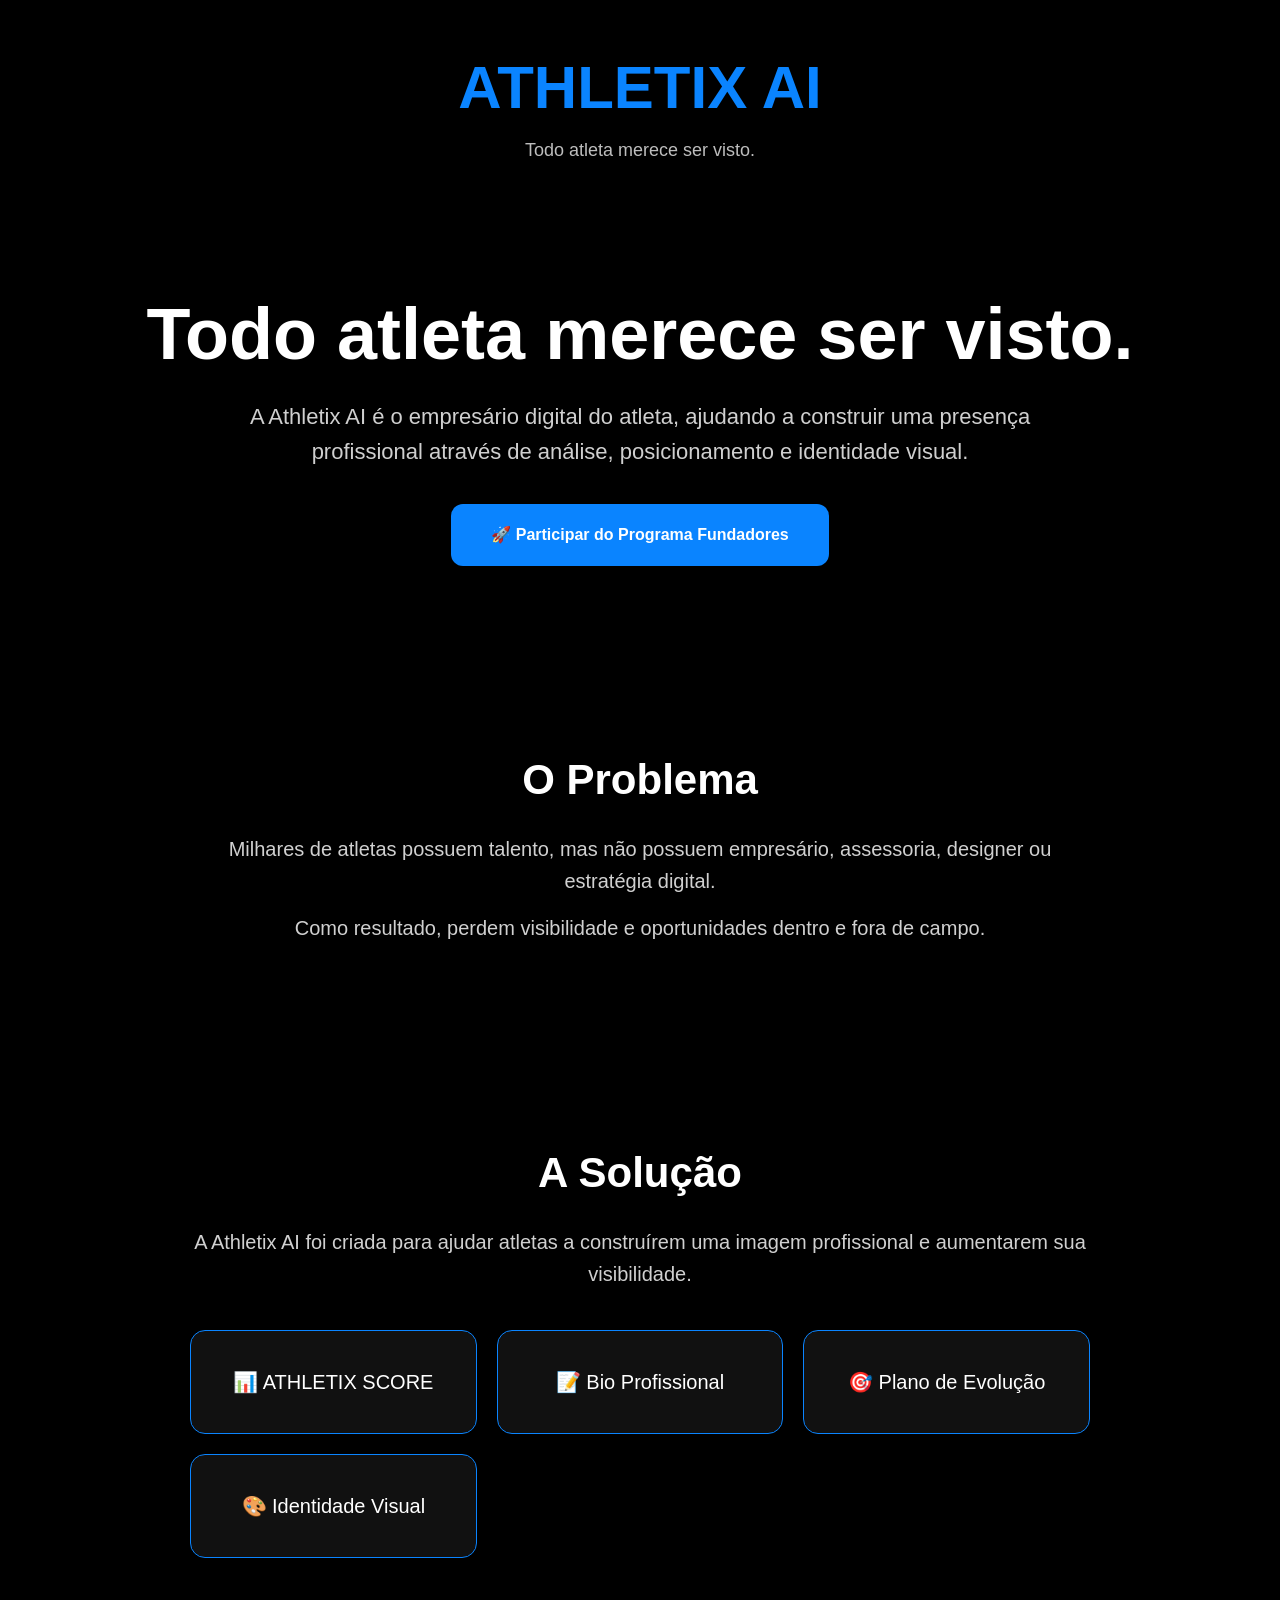
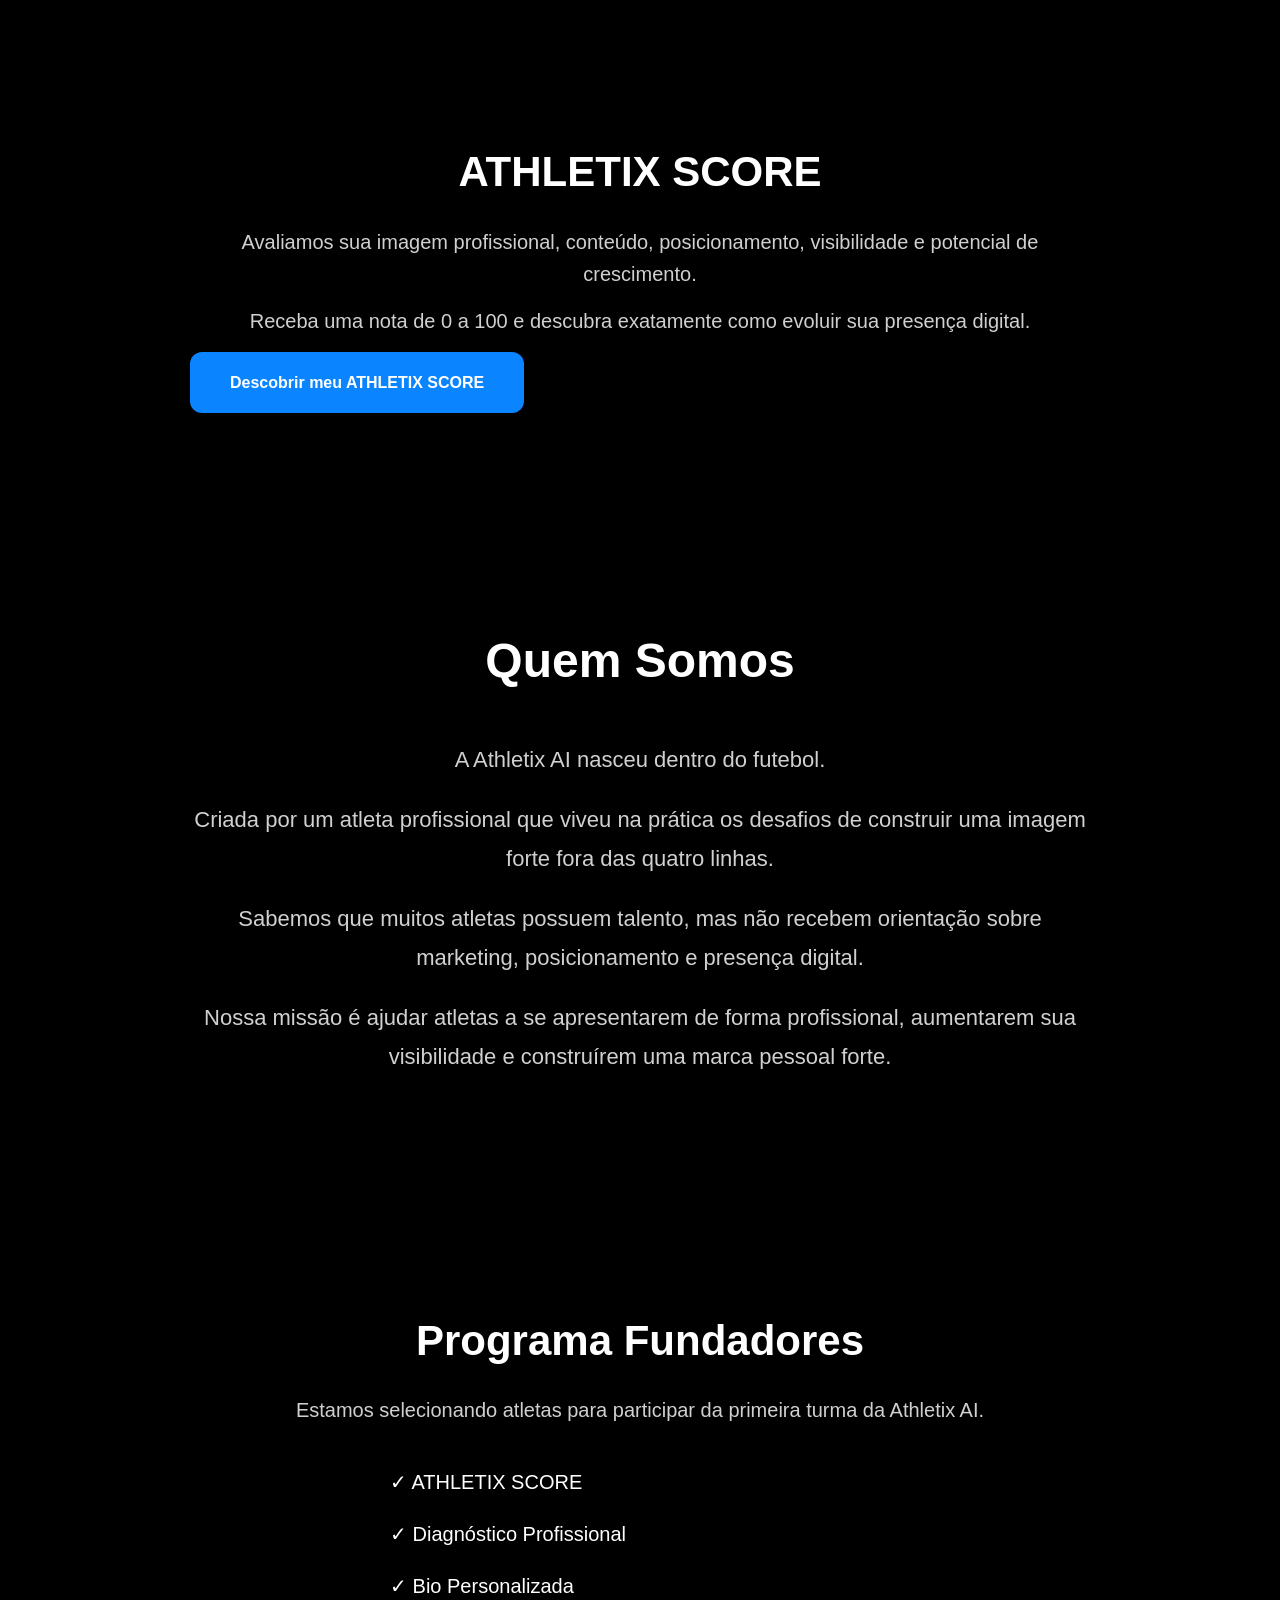
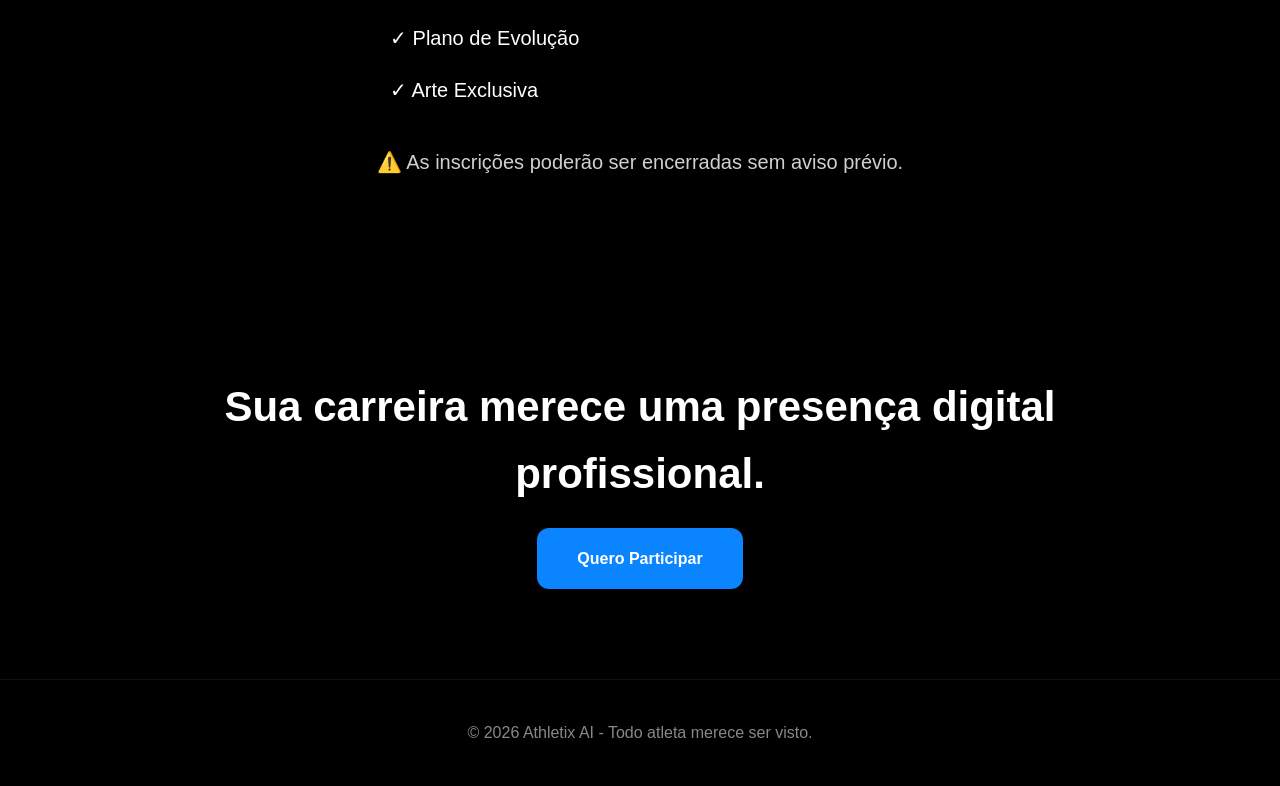
==== index.html @ 4e312a8f "Update index.html" ====
<!DOCTYPE html>
<html lang="pt-BR">

<head>
    <meta charset="UTF-8">
    <meta name="viewport" content="width=device-width, initial-scale=1.0">
    <title>Athletix AI</title>
    <link rel="stylesheet" href="estilo.css">
</head>

<body>

    <header>
        <div class="container">
            <h1>ATHLETIX AI</h1>
            <p>Todo atleta merece ser visto.</p>
        </div>
    </header>

    <section class="hero">
        <div class="container">

            <h2>Todo atleta merece ser visto.</h2>

            <p>
                A Athletix AI é o empresário digital do atleta,
                ajudando a construir uma presença profissional
                através de análise, posicionamento e identidade visual.
            </p>

            <a href="https://forms.gle/Y3YmLqcC1SA2FYuK7" target="_blank" class="btn">
                🚀 Participar do Programa Fundadores
            </a>

        </div>
    </section>

    <section class="problema">
        <div class="container">

            <h2>O Problema</h2>

            <p>
                Milhares de atletas possuem talento, mas não possuem
                empresário, assessoria, designer ou estratégia digital.
            </p>

            <p>
                Como resultado, perdem visibilidade e oportunidades
                dentro e fora de campo.
            </p>

        </div>
    </section>

    <section class="solucao">
        <div class="container">

            <h2>A Solução</h2>

            <p>
                A Athletix AI foi criada para ajudar atletas a construírem
                uma imagem profissional e aumentarem sua visibilidade.
            </p>

            <div class="cards">
                <div class="card">📊 ATHLETIX SCORE</div>
                <div class="card">📝 Bio Profissional</div>
                <div class="card">🎯 Plano de Evolução</div>
                <div class="card">🎨 Identidade Visual</div>
            </div>

        </div>
    </section>

    <section class="score">
        <div class="container">

            <h2>ATHLETIX SCORE</h2>

            <p>
                Avaliamos sua imagem profissional,
                conteúdo, posicionamento, visibilidade
                e potencial de crescimento.
            </p>

            <p>
                Receba uma nota de 0 a 100 e descubra
                exatamente como evoluir sua presença digital.
            </p>
<a href="athletix-score.html" class="btn">
    Descobrir meu ATHLETIX SCORE
</a>
        </div>
    </section>
<section class="quem-somos">

    <div class="container">

        <h2>Quem Somos</h2>

        <p>
            A Athletix AI nasceu dentro do futebol.
        </p>

        <p>
            Criada por um atleta profissional que viveu na prática os desafios
            de construir uma imagem forte fora das quatro linhas.
        </p>

        <p>
            Sabemos que muitos atletas possuem talento, mas não recebem orientação
            sobre marketing, posicionamento e presença digital.
        </p>

        <p>
            Nossa missão é ajudar atletas a se apresentarem de forma profissional,
            aumentarem sua visibilidade e construírem uma marca pessoal forte.
        </p>

    </div>

</section>
    <section class="fundadores">
        <div class="container">

            <h2>Programa Fundadores</h2>

            <p>
                Estamos selecionando atletas para participar
                da primeira turma da Athletix AI.
            </p>

            <ul>
                <li>✓ ATHLETIX SCORE</li>
                <li>✓ Diagnóstico Profissional</li>
                <li>✓ Bio Personalizada</li>
                <li>✓ Plano de Evolução</li>
                <li>✓ Arte Exclusiva</li>
            </ul>

            <p>
                ⚠️ As inscrições poderão ser encerradas sem aviso prévio.
            </p>

        </div>
    </section>

    <section class="cta">
        <div class="container">

            <h2>Sua carreira merece uma presença digital profissional.</h2>

            <a href="https://forms.gle/Y3YmLqcC1SA2FYuK7" target="_blank" class="btn">
                Quero Participar
            </a>

        </div>
    </section>

    <footer>
        <p>© 2026 Athletix AI - Todo atleta merece ser visto.</p>
    </footer>

    <script src="script.js"></script>

</body>

</html>
---- estilo.css ----
*{
    margin:0;
    padding:0;
    box-sizing:border-box;
    font-family:Arial, Helvetica, sans-serif;
}

body{
    background:#000;
    color:#fff;
    line-height:1.6;
}

.container{
    width:90%;
    max-width:1200px;
    margin:auto;
}

header{
    text-align:center;
    padding:40px 0;
}

header h1{
    color:#0A84FF;
    font-size:60px;
    font-weight:700;
}

header p{
    color:#bdbdbd;
    font-size:18px;
}

section{
    padding:90px 0;
}

.hero{
    text-align:center;
}

.hero h2{
    font-size:72px;
    line-height:1.1;
    margin-bottom:25px;
}

.hero p{
    max-width:800px;
    margin:0 auto 35px auto;
    font-size:22px;
    color:#cfcfcf;
}

.btn{
    display:inline-block;
    background:#0A84FF;
    color:white;
    text-decoration:none;
    padding:18px 40px;
    border-radius:12px;
    font-weight:bold;
    transition:0.3s;
}

.btn:hover{
    transform:translateY(-3px);
}

.problema,
.solucao,
.score,
.fundadores,
.cta{
    max-width:1000px;
    margin:auto;
}

.problema h2,
.solucao h2,
.score h2,
.fundadores h2,
.cta h2{
    font-size:42px;
    margin-bottom:20px;
    text-align:center;
}

.problema p,
.solucao p,
.score p,
.fundadores p{
    font-size:20px;
    text-align:center;
    color:#d0d0d0;
    margin-bottom:15px;
}

.cards{
    display:grid;
    grid-template-columns:repeat(auto-fit,minmax(220px,1fr));
    gap:20px;
    margin-top:40px;
}

.card{
    background:#111;
    border:1px solid #0A84FF;
    border-radius:15px;
    padding:35px;
    text-align:center;
    font-size:20px;
}

.fundadores ul{
    max-width:500px;
    margin:30px auto;
    list-style:none;
}

.fundadores li{
    padding:10px 0;
    font-size:20px;
}

.cta{
    text-align:center;
}

footer{
    text-align:center;
    padding:40px;
    color:#888;
    border-top:1px solid #111;
}
.quem-somos{
    text-align:center;
    padding:120px 0;
}

.quem-somos h2{
    font-size:48px;
    margin-bottom:40px;
}

.quem-somos p{
    max-width:900px;
    margin:20px auto;
    font-size:22px;
    color:#d0d0d0;
    line-height:1.8;
}
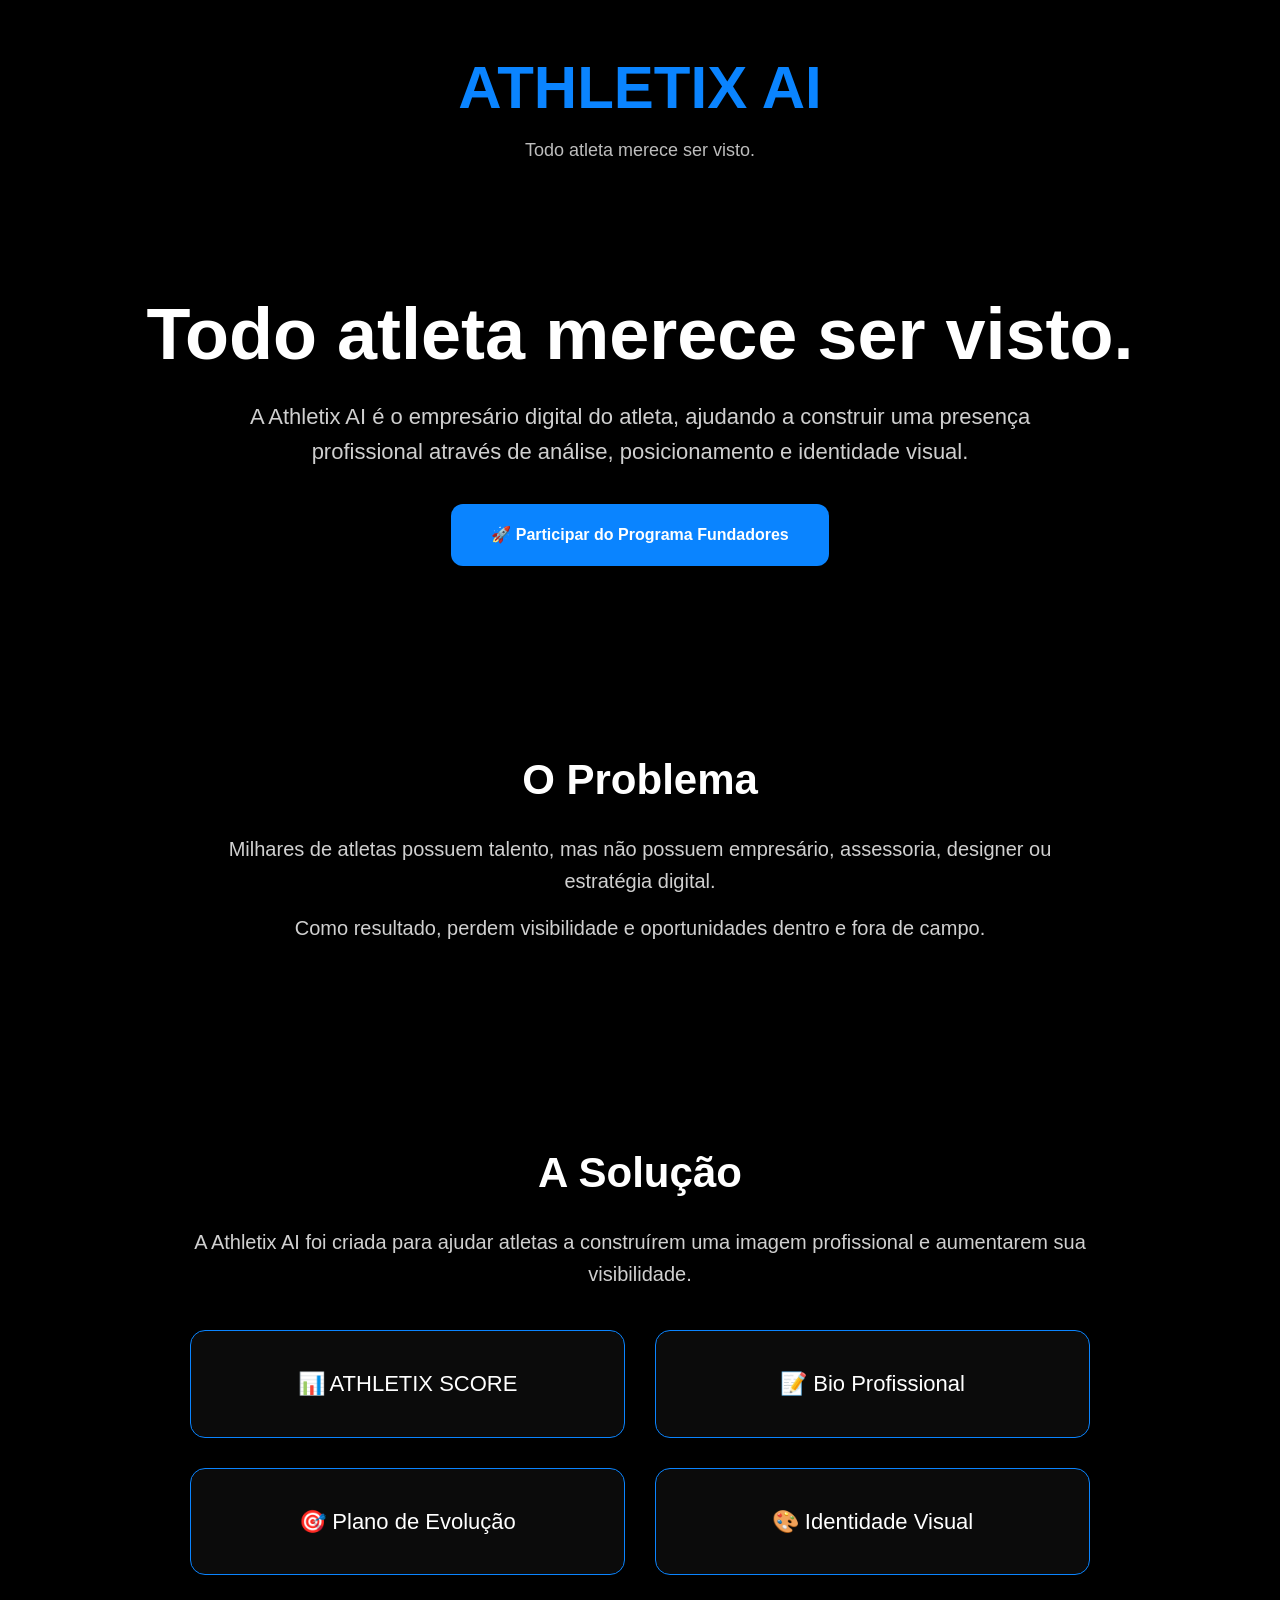
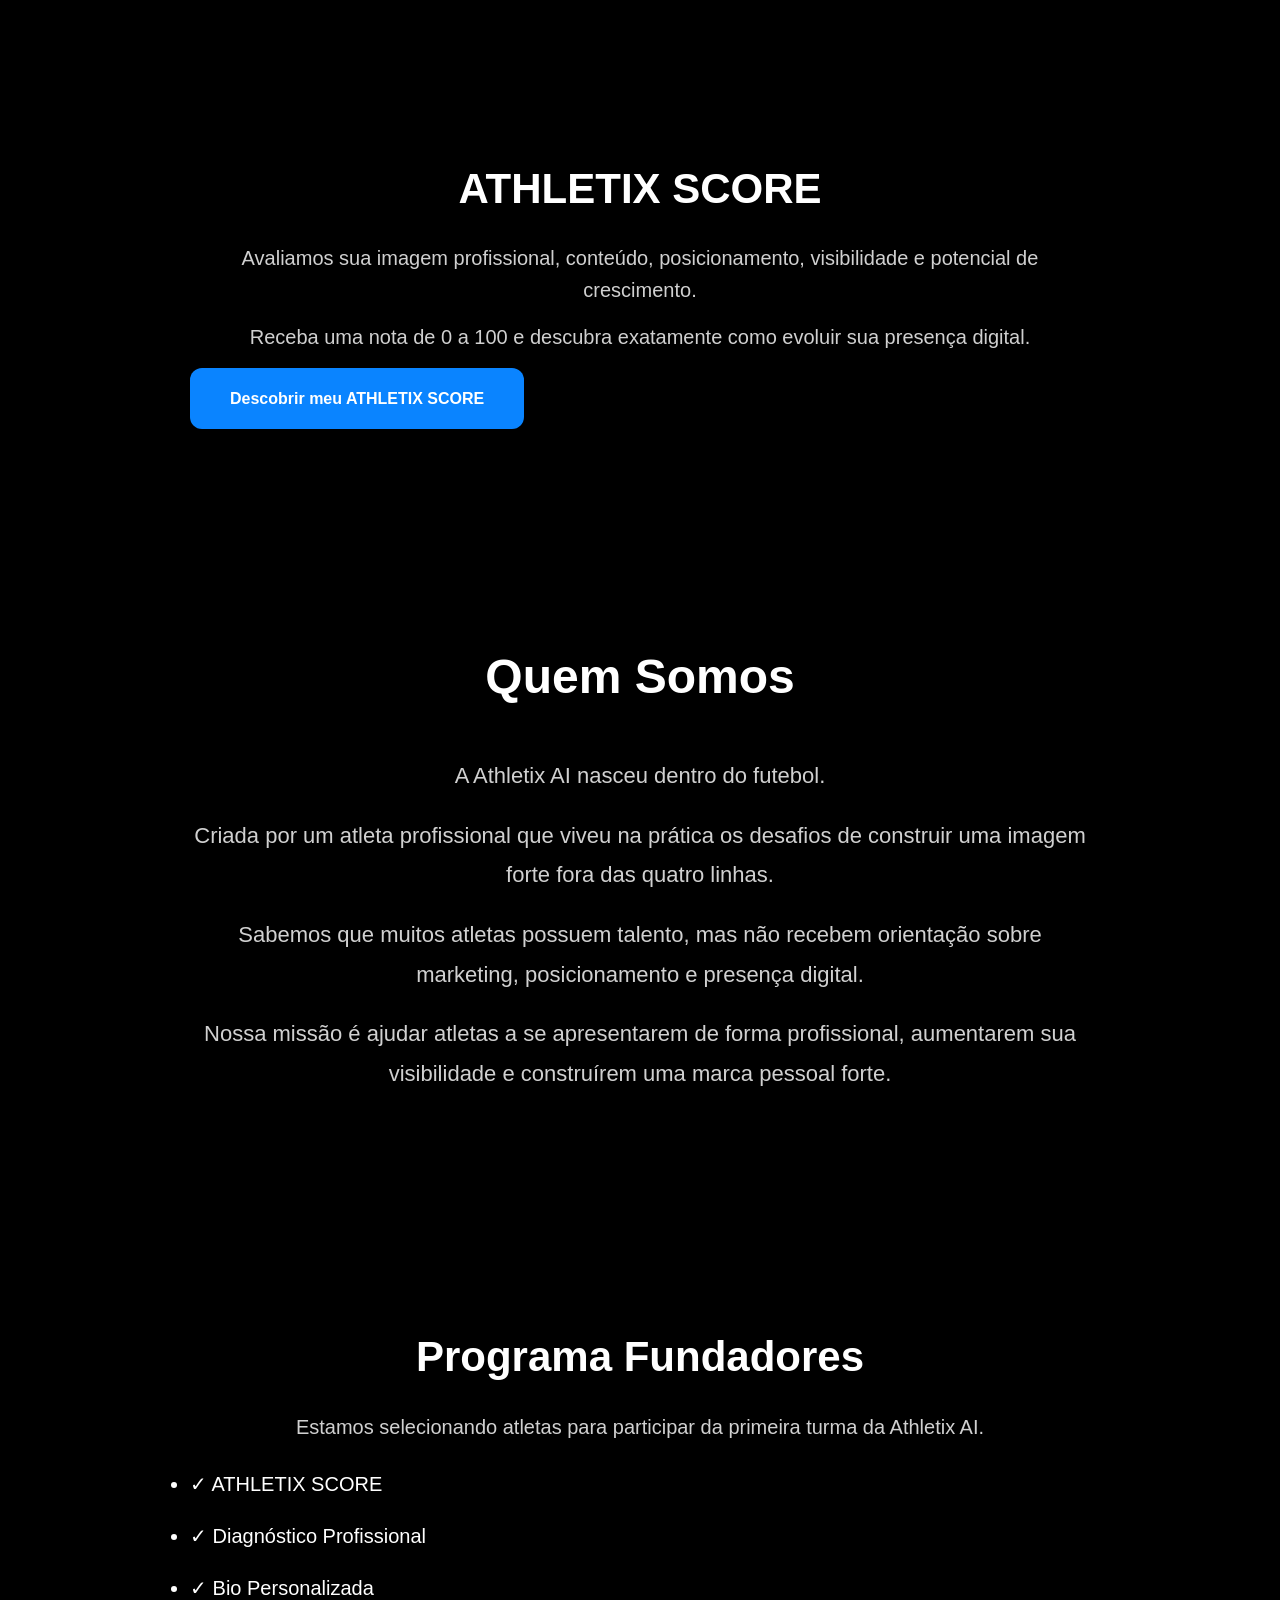
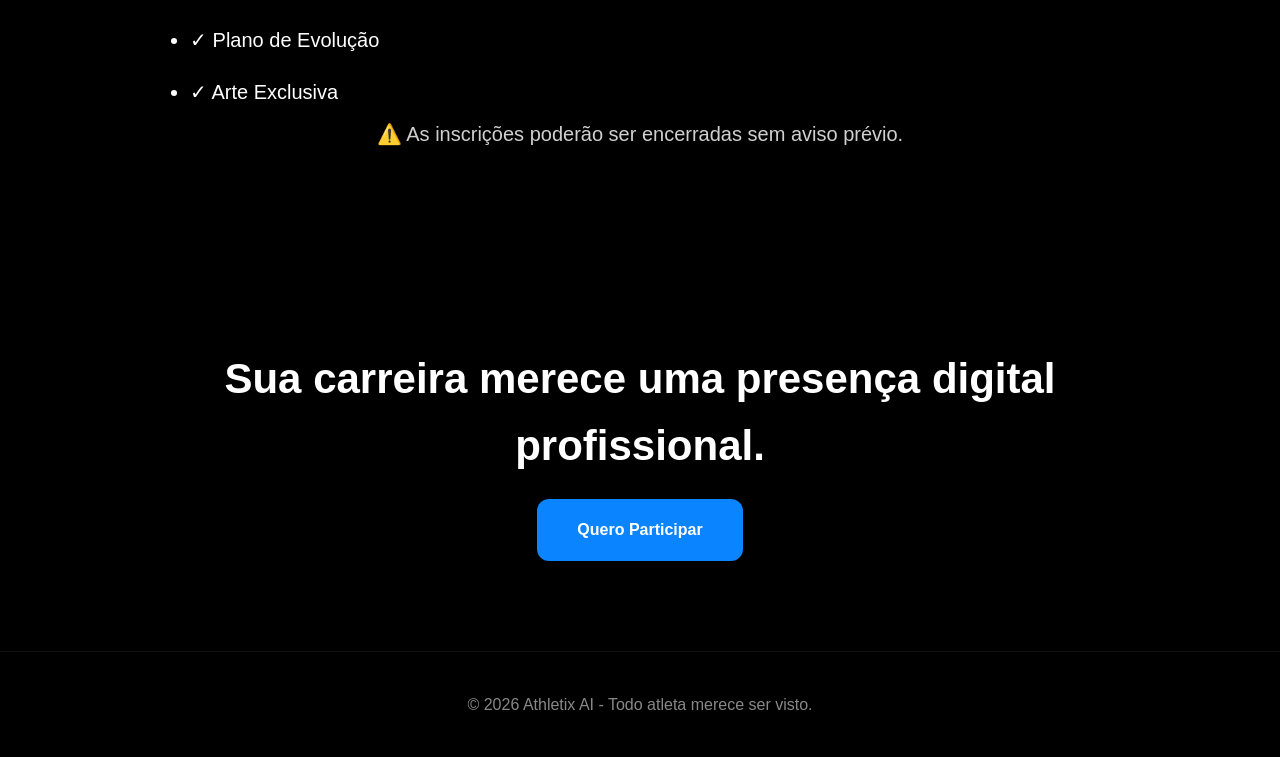
==== commit 63825c53: "Update index.html" ====
--- a/index.html
+++ b/index.html
@@ -95,31 +95,27 @@
     </section>
 <section class="quem-somos">
 
-    <div class="container">
+<div class="container">
 
-        <h2>Quem Somos</h2>
+<h2>Quem Somos</h2>
 
-        <p>
-            A Athletix AI nasceu dentro do futebol.
-        </p>
+<p>A Athletix AI nasceu dentro do futebol.</p>
 
-        <p>
-            Criada por um atleta profissional que viveu na prática os desafios
-            de construir uma imagem forte fora das quatro linhas.
-        </p>
+<p>
+Criada por um atleta profissional que viveu na prática os desafios de construir uma imagem forte fora das quatro linhas.
+</p>
 
-        <p>
-            Sabemos que muitos atletas possuem talento, mas não recebem orientação
-            sobre marketing, posicionamento e presença digital.
-        </p>
+<p>
+Sabemos que muitos atletas possuem talento, mas não recebem orientação sobre marketing, posicionamento e presença digital.
+</p>
 
-        <p>
-            Nossa missão é ajudar atletas a se apresentarem de forma profissional,
-            aumentarem sua visibilidade e construírem uma marca pessoal forte.
-        </p>
+<p>
+Nossa missão é ajudar atletas a se apresentarem de forma profissional, aumentarem sua visibilidade e construírem uma marca pessoal forte.
+</p>
 
-    </div>
+</div>
 
+</section>
 </section>
     <section class="fundadores">
         <div class="container">
--- a/estilo.css
+++ b/estilo.css
@@ -100,24 +100,36 @@
 
 .cards{
     display:grid;
-    grid-template-columns:repeat(auto-fit,minmax(220px,1fr));
+    grid-template-columns:repeat(2, 1fr);
+    gap:30px;
+    max-width:900px;
+    margin:40px auto 0 auto;
+}
     gap:20px;
     margin-top:40px;
 }
 
+.cards{
+    display:grid;
+    grid-template-columns:repeat(2,1fr);
+    gap:30px;
+    max-width:900px;
+    margin:50px auto;
+}
+
 .card{
-    background:#111;
+    background:#0b0b0b;
     border:1px solid #0A84FF;
     border-radius:15px;
     padding:35px;
     text-align:center;
-    font-size:20px;
+    font-size:22px;
+    transition:0.3s;
 }
 
-.fundadores ul{
-    max-width:500px;
-    margin:30px auto;
-    list-style:none;
+.card:hover{
+    transform:translateY(-5px);
+    border-color:#2d9cff;
 }
 
 .fundadores li{
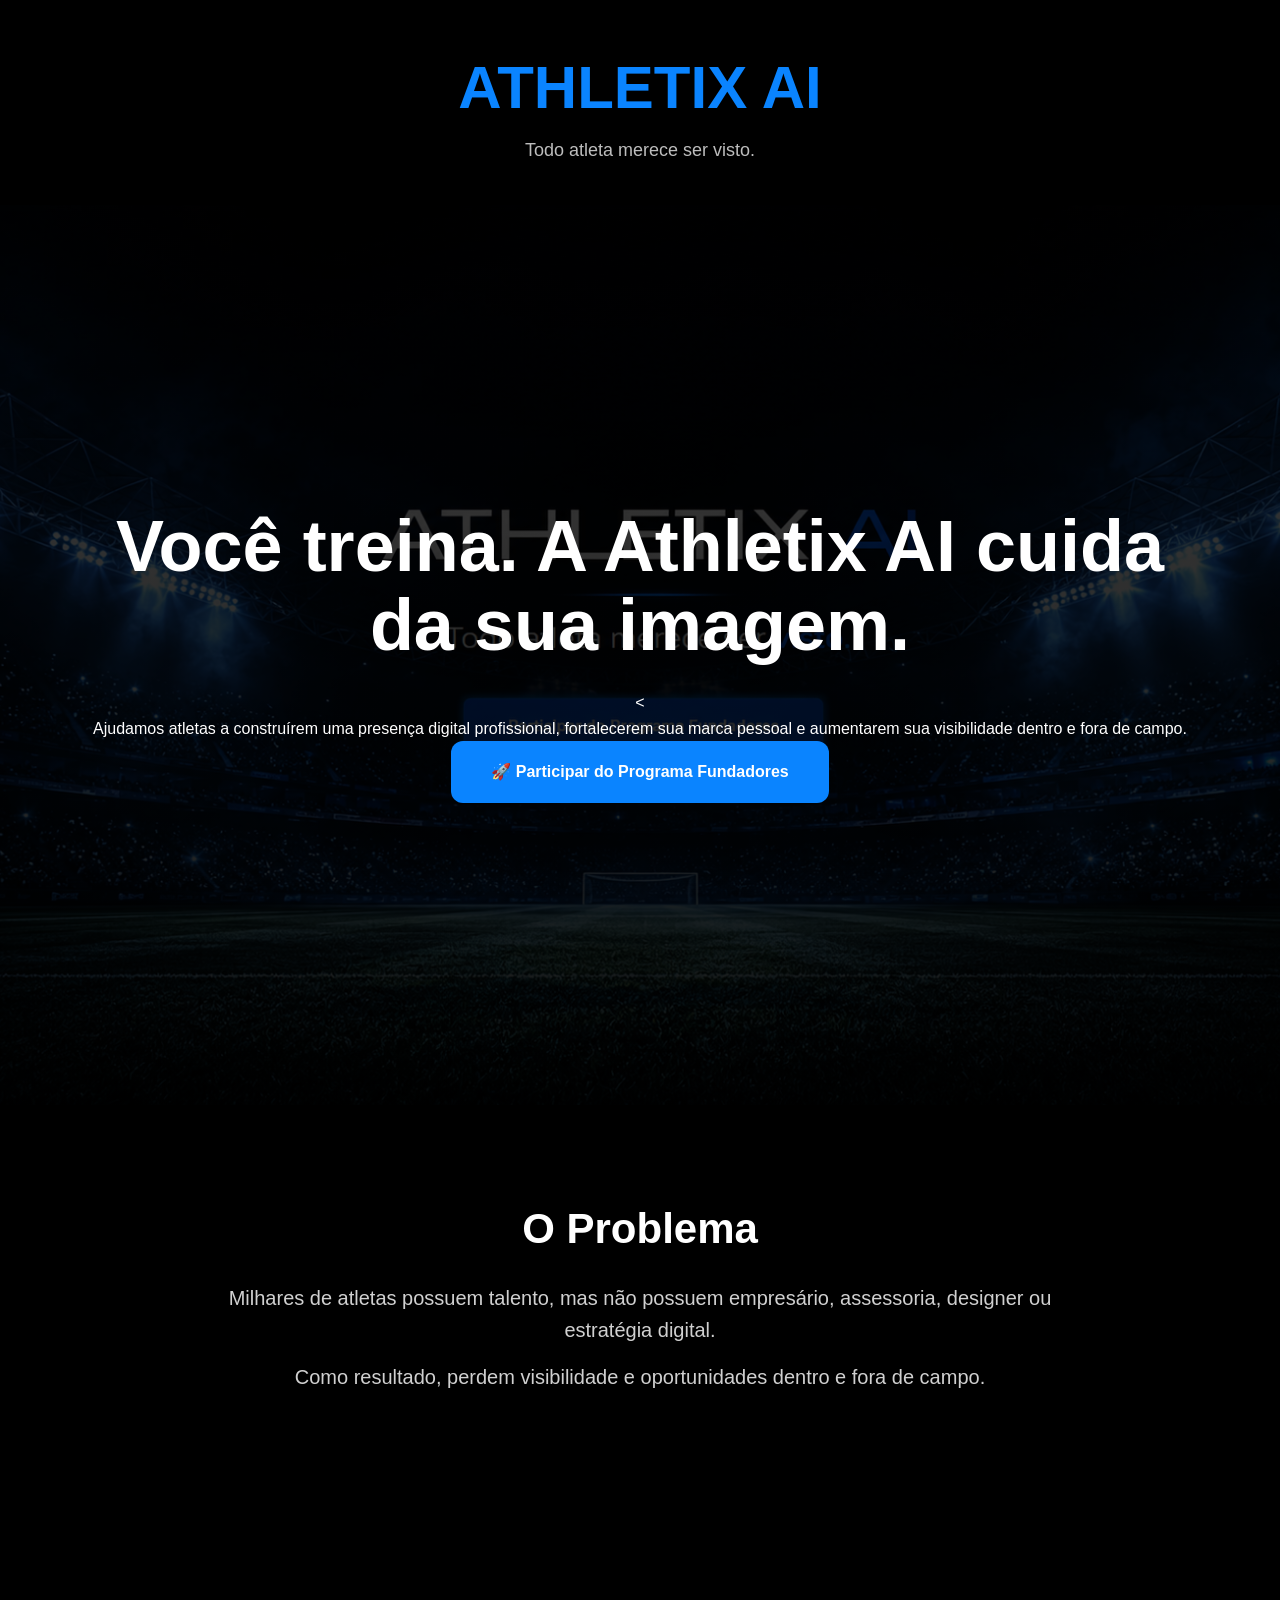
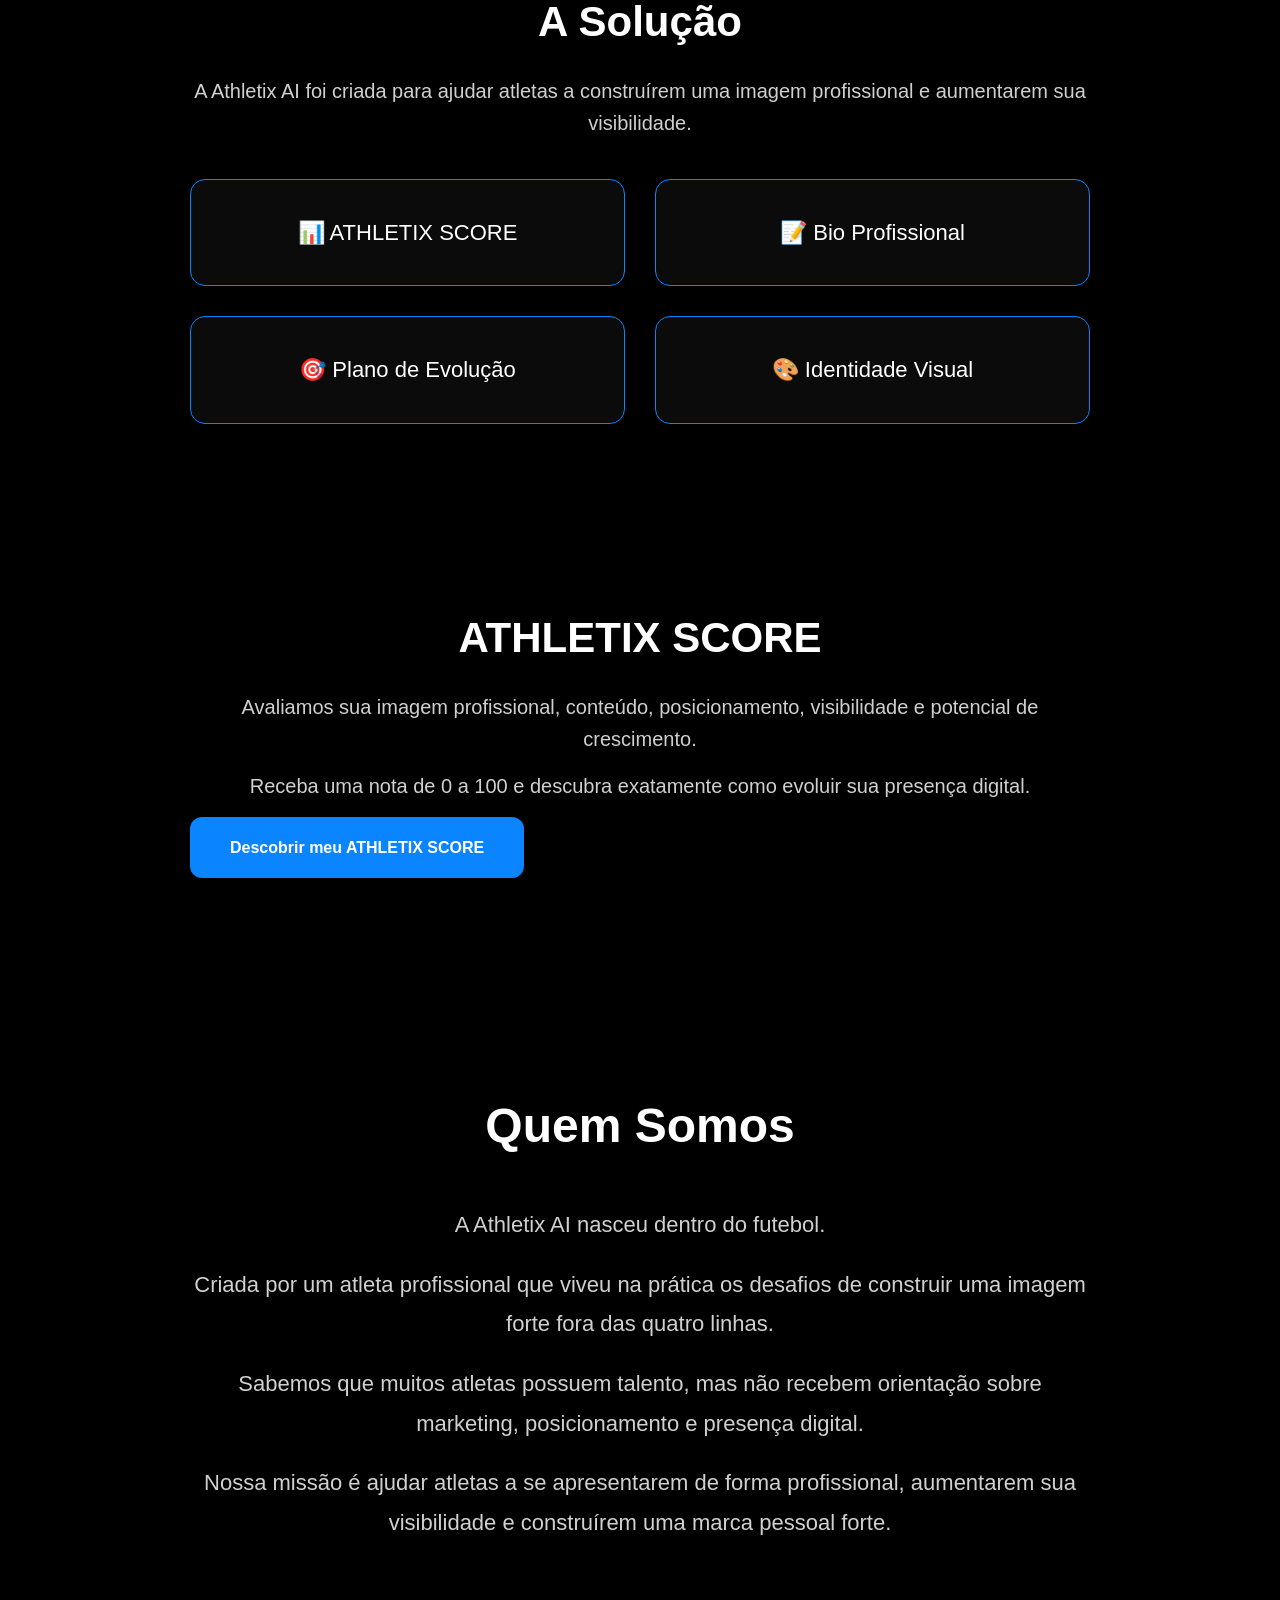
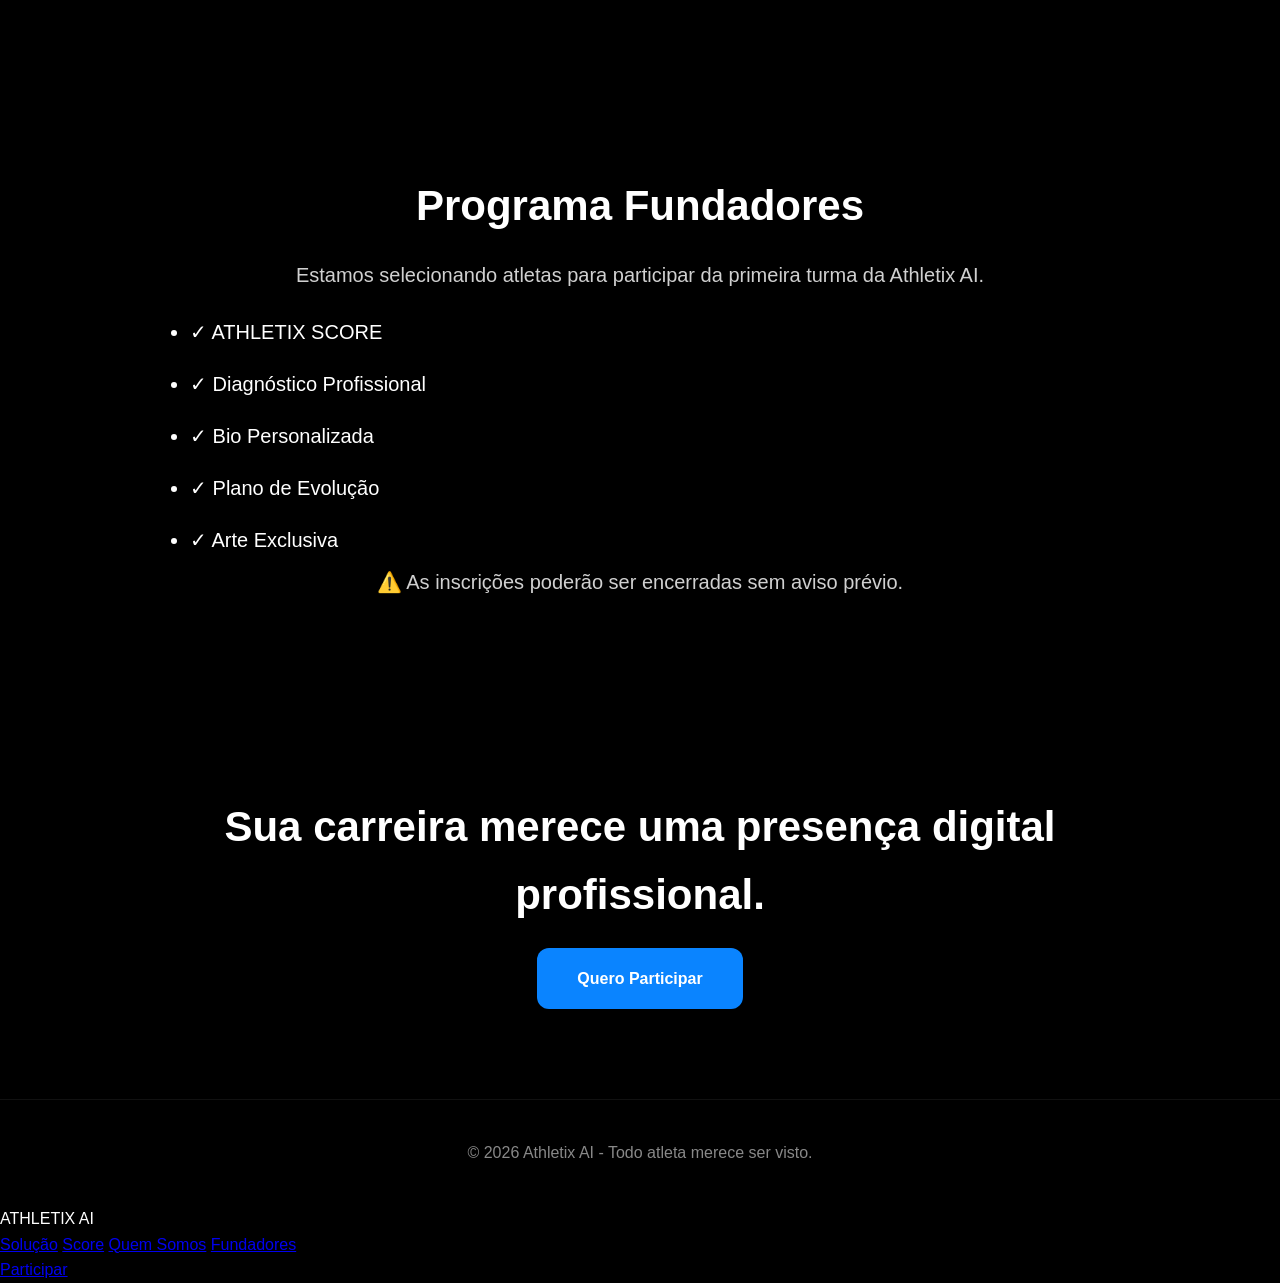
==== commit bf3536c2: "Update index.html" ====
--- a/index.html
+++ b/index.html
@@ -20,12 +20,11 @@
     <section class="hero">
         <div class="container">
 
-            <h2>Todo atleta merece ser visto.</h2>
+            <h2>Você treina. A Athletix AI cuida da sua imagem.</h2>
 
-            <p>
-                A Athletix AI é o empresário digital do atleta,
-                ajudando a construir uma presença profissional
-                através de análise, posicionamento e identidade visual.
+            <<p>
+            Ajudamos atletas a construírem uma presença digital profissional,
+            fortalecerem sua marca pessoal e aumentarem sua visibilidade dentro e fora de campo.
             </p>
 
             <a href="https://forms.gle/Y3YmLqcC1SA2FYuK7" target="_blank" class="btn">
@@ -53,7 +52,7 @@
         </div>
     </section>
 
-    <section class="solucao">
+    <section id="solucao" class="solucao">
         <div class="container">
 
             <h2>A Solução</h2>
@@ -73,7 +72,7 @@
         </div>
     </section>
 
-    <section class="score">
+    <section id="score" class="score">
         <div class="container">
 
             <h2>ATHLETIX SCORE</h2>
@@ -117,7 +116,7 @@
 
 </section>
 </section>
-    <section class="fundadores">
+    <section id="fundadores" class="fundadores">
         <div class="container">
 
             <h2>Programa Fundadores</h2>
@@ -161,5 +160,24 @@
     <script src="script.js"></script>
 
 </body>
+<nav class="navbar">
+    <div class="nav-container">
 
+        <div class="logo">
+            ATHLETIX AI
+        </div>
+
+        <div class="menu">
+            <a href="#solucao">Solução</a>
+            <a href="#score">Score</a>
+            <a href="#quem-somos">Quem Somos</a>
+            <a href="#fundadores">Fundadores</a>
+        </div>
+
+        <a href="https://forms.gle/Y3YmLqcC1SA2FYuK7" class="nav-btn">
+            Participar
+        </a>
+
+    </div>
+</nav>
 </html>
--- a/estilo.css
+++ b/estilo.css
@@ -47,11 +47,25 @@
     margin-bottom:25px;
 }
 
-.hero p{
-    max-width:800px;
-    margin:0 auto 35px auto;
-    font-size:22px;
-    color:#cfcfcf;
+.hero{
+    min-height:100vh;
+
+    background:
+    linear-gradient(
+        rgba(0,0,0,0.75),
+        rgba(0,0,0,0.90)
+    ),
+    url('images/hero-bg.png');
+
+    background-size:cover;
+    background-position:center;
+    background-repeat:no-repeat;
+
+    display:flex;
+    align-items:center;
+    justify-content:center;
+
+    text-align:center;
 }
 
 .btn{
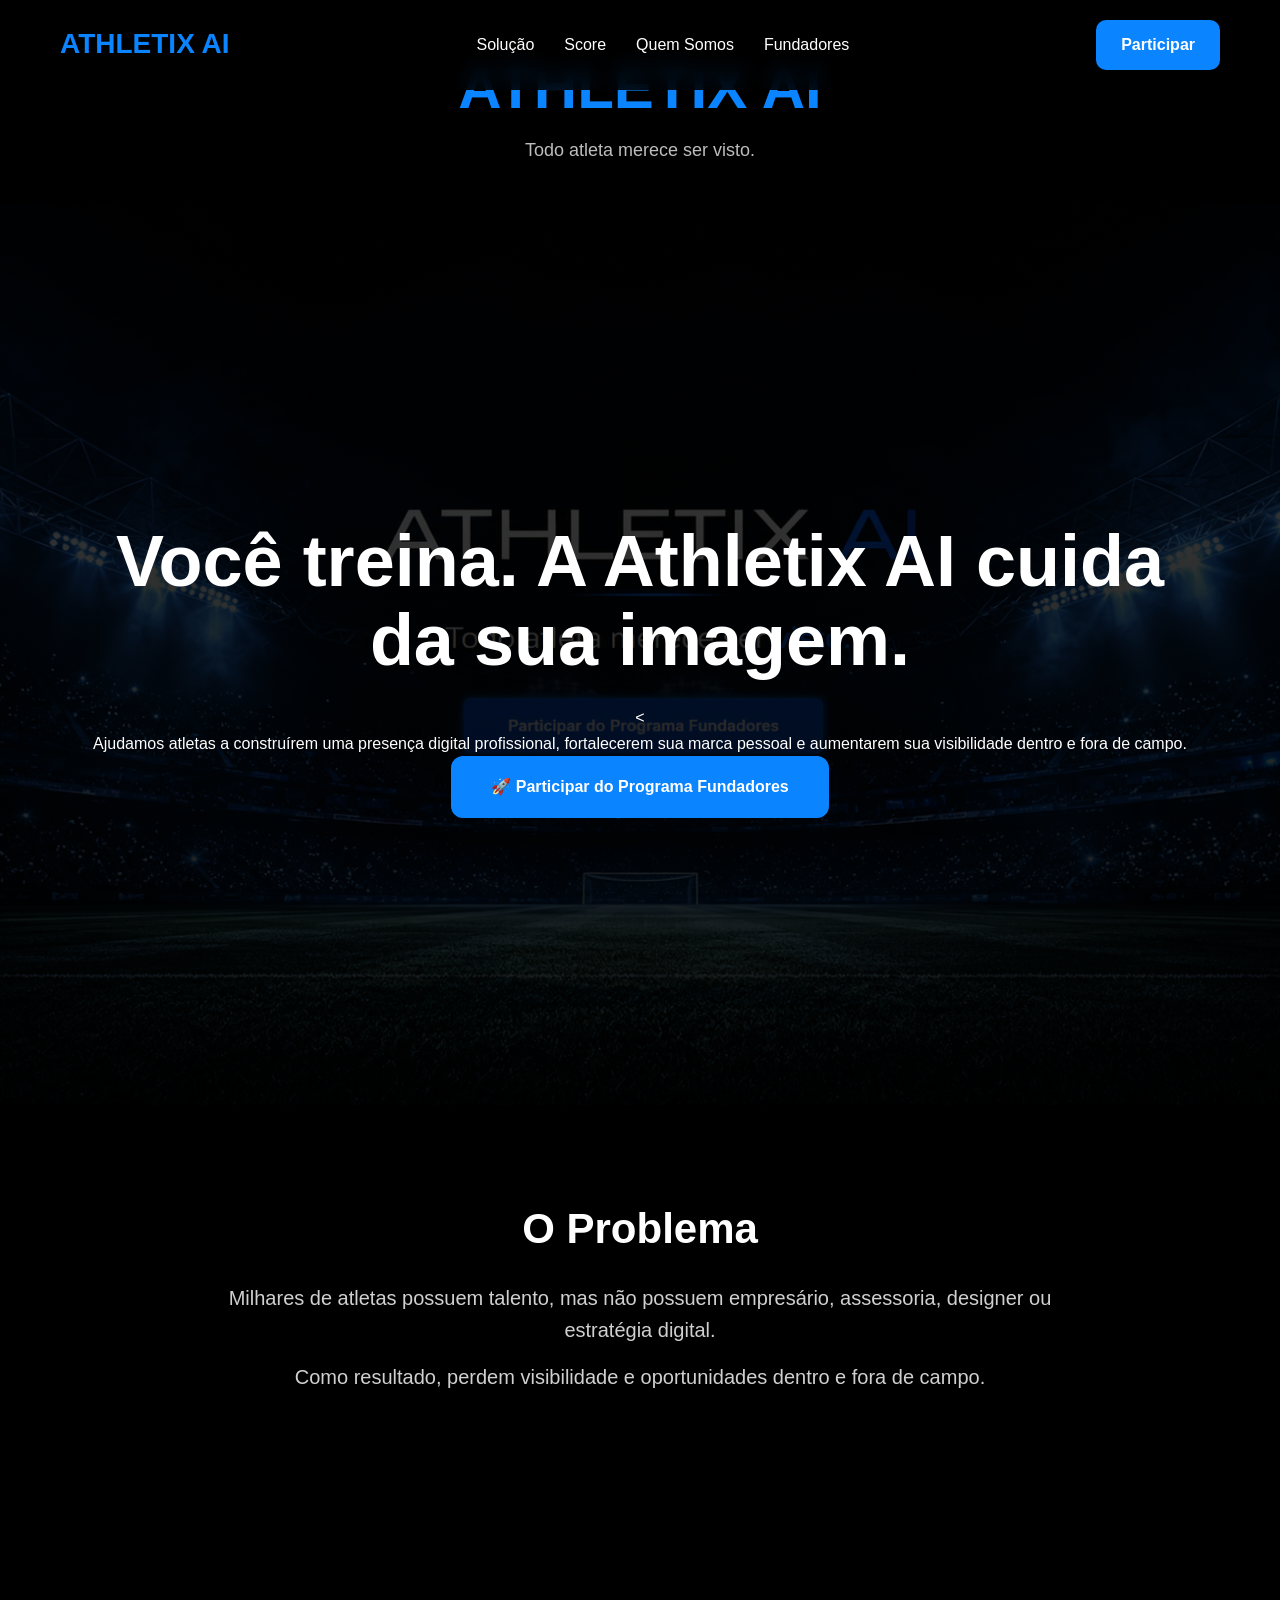
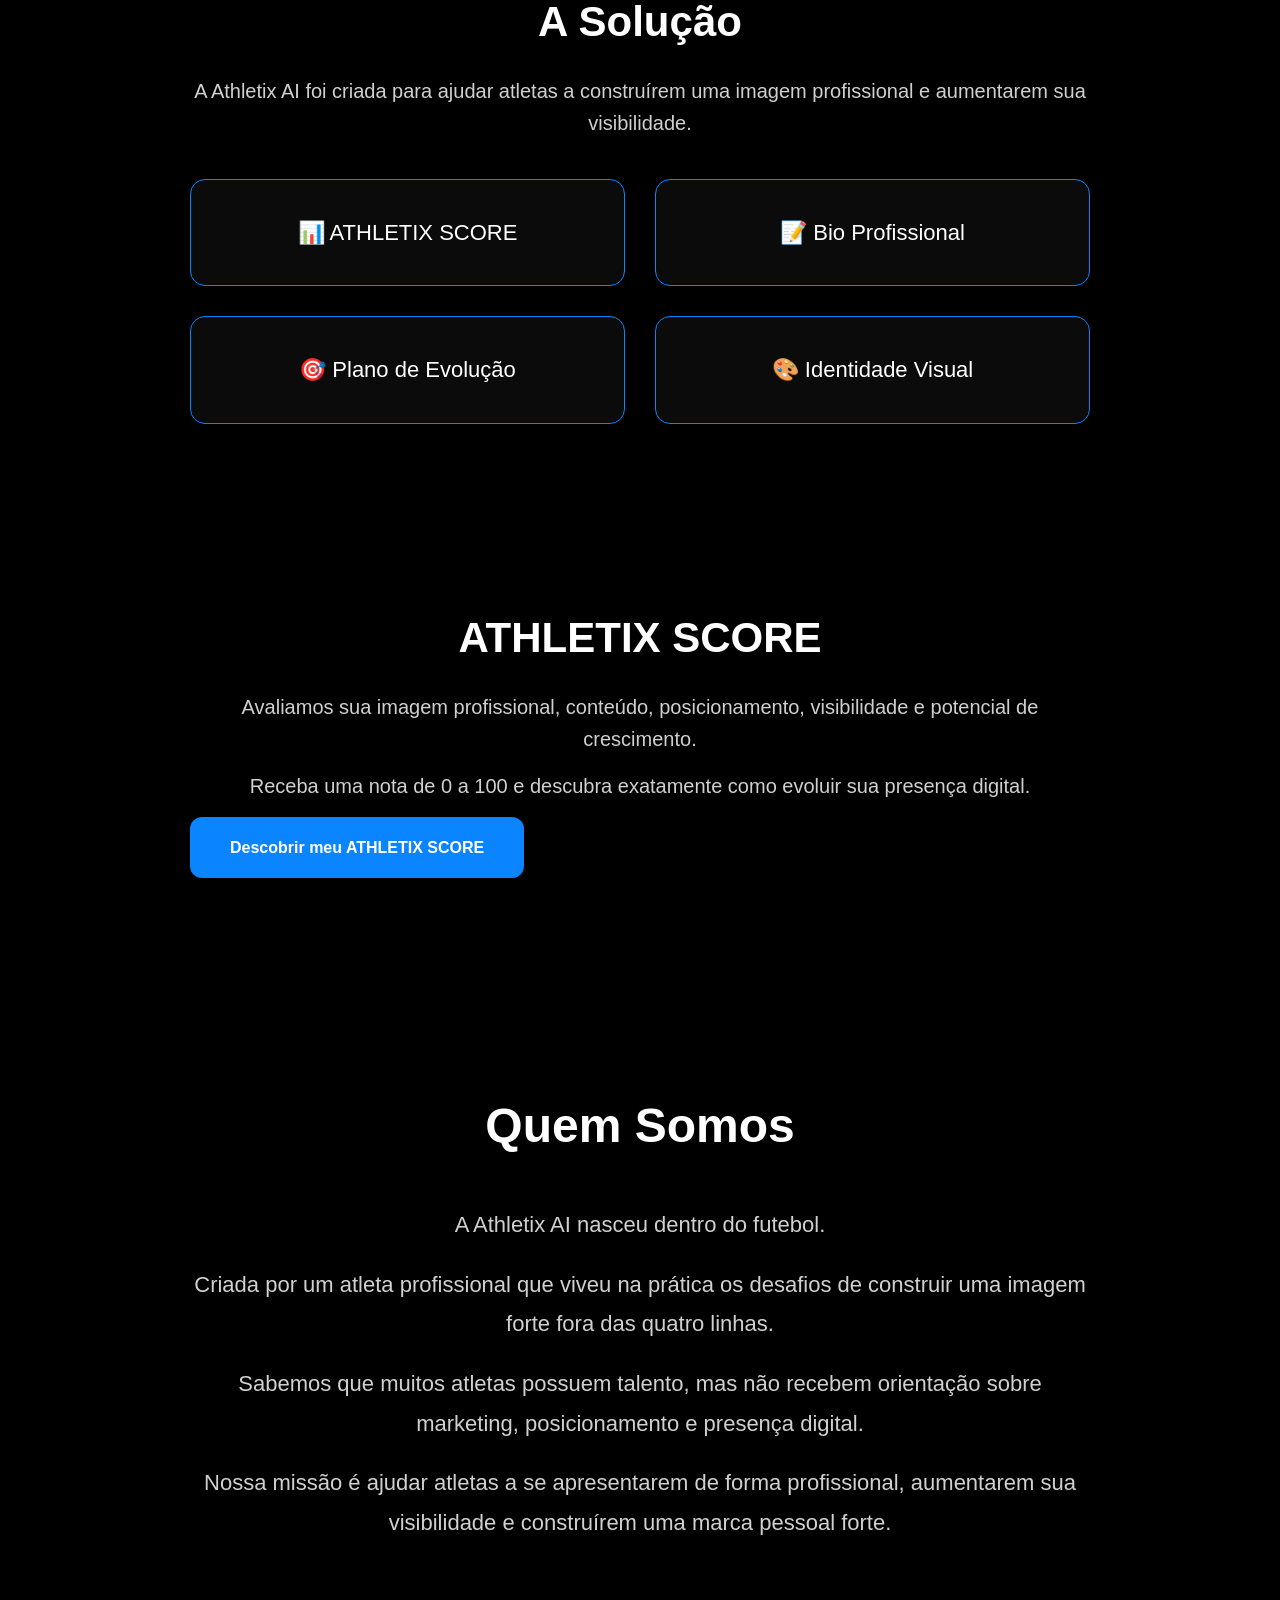
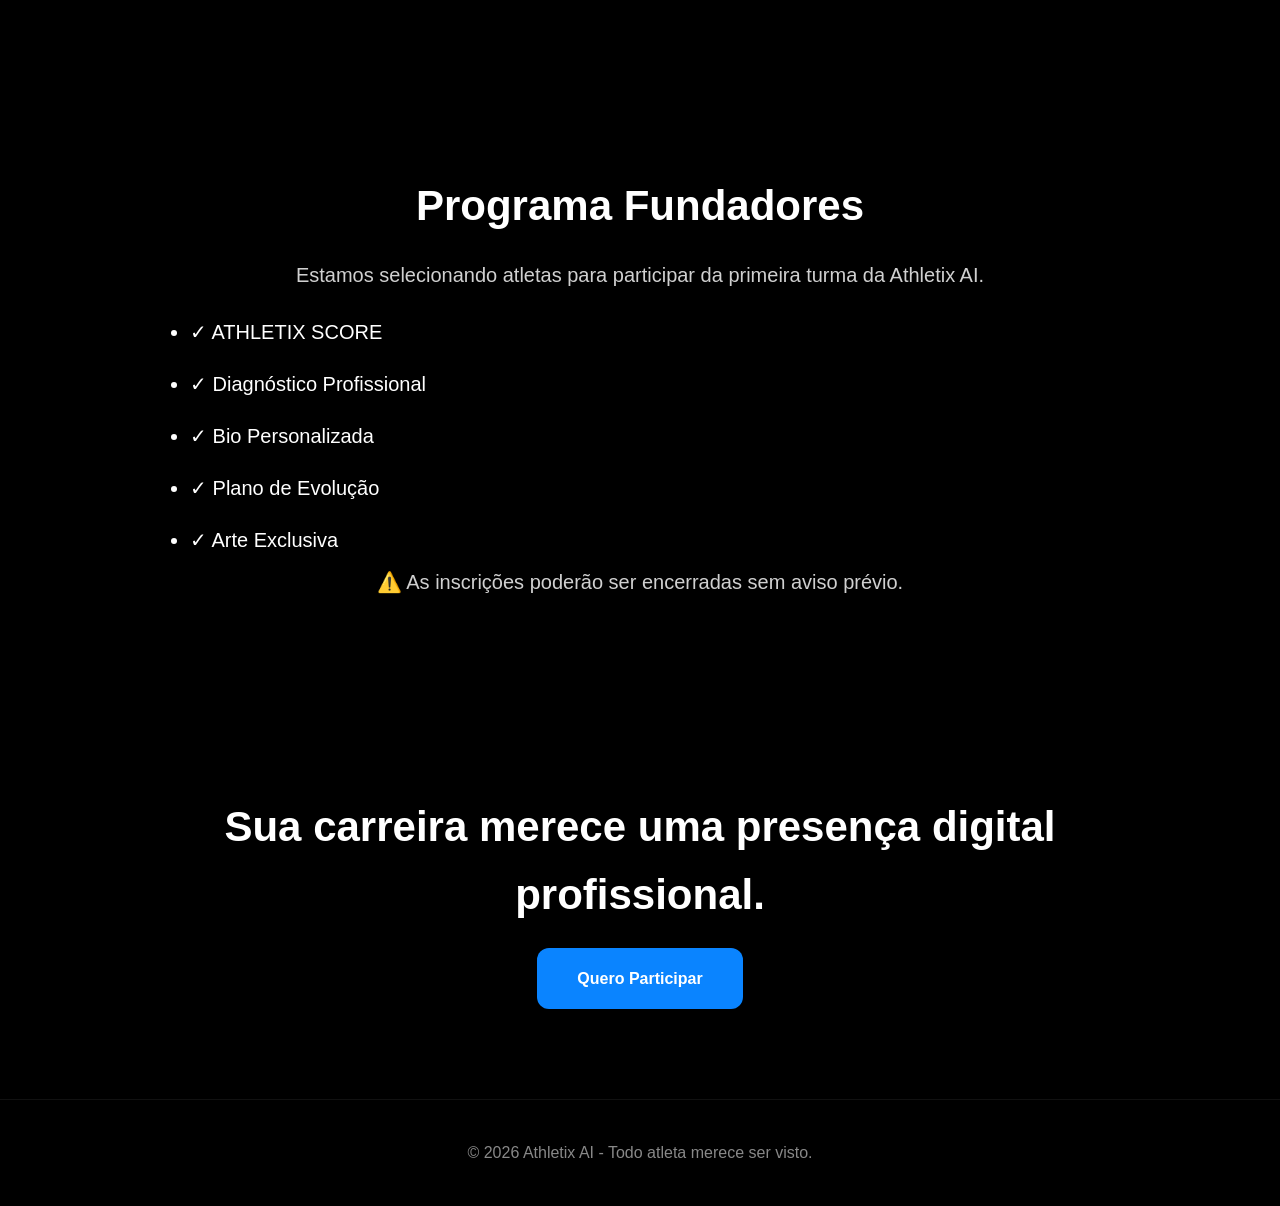
==== commit a4f0cc07: "Update index.html" ====
--- a/index.html
+++ b/index.html
@@ -11,11 +11,11 @@
 <body>
 
     <header>
-        <div class="container">
-            <h1>ATHLETIX AI</h1>
-            <p>Todo atleta merece ser visto.</p>
-        </div>
-    </header>
+    <div class="container">
+        <h1>ATHLETIX AI</h1>
+        <p>Todo atleta merece ser visto.</p>
+    </div>
+</header>
 
     <section class="hero">
         <div class="container">
--- a/estilo.css
+++ b/estilo.css
@@ -49,6 +49,7 @@
 
 .hero{
     min-height:100vh;
+    padding-top:120px;
 
     background:
     linear-gradient(
@@ -64,10 +65,8 @@
     display:flex;
     align-items:center;
     justify-content:center;
-
-    text-align:center;
-}
-
+    text-align:center;
+}
 .btn{
     display:inline-block;
     background:#0A84FF;
@@ -178,3 +177,50 @@
     color:#d0d0d0;
     line-height:1.8;
 }
+.navbar{
+    position:fixed;
+    top:0;
+    width:100%;
+    background:rgba(0,0,0,0.85);
+    backdrop-filter:blur(10px);
+    z-index:999;
+}
+
+.nav-container{
+    max-width:1200px;
+    margin:0 auto;
+    padding:20px;
+    display:flex;
+    justify-content:space-between;
+    align-items:center;
+}
+
+.logo{
+    color:#0A84FF;
+    font-size:28px;
+    font-weight:bold;
+}
+
+.menu{
+    display:flex;
+    gap:30px;
+}
+
+.menu a{
+    color:white;
+    text-decoration:none;
+    transition:0.3s;
+}
+
+.menu a:hover{
+    color:#0A84FF;
+}
+
+.nav-btn{
+    background:#0A84FF;
+    color:white;
+    padding:12px 25px;
+    border-radius:10px;
+    text-decoration:none;
+    font-weight:bold;
+}
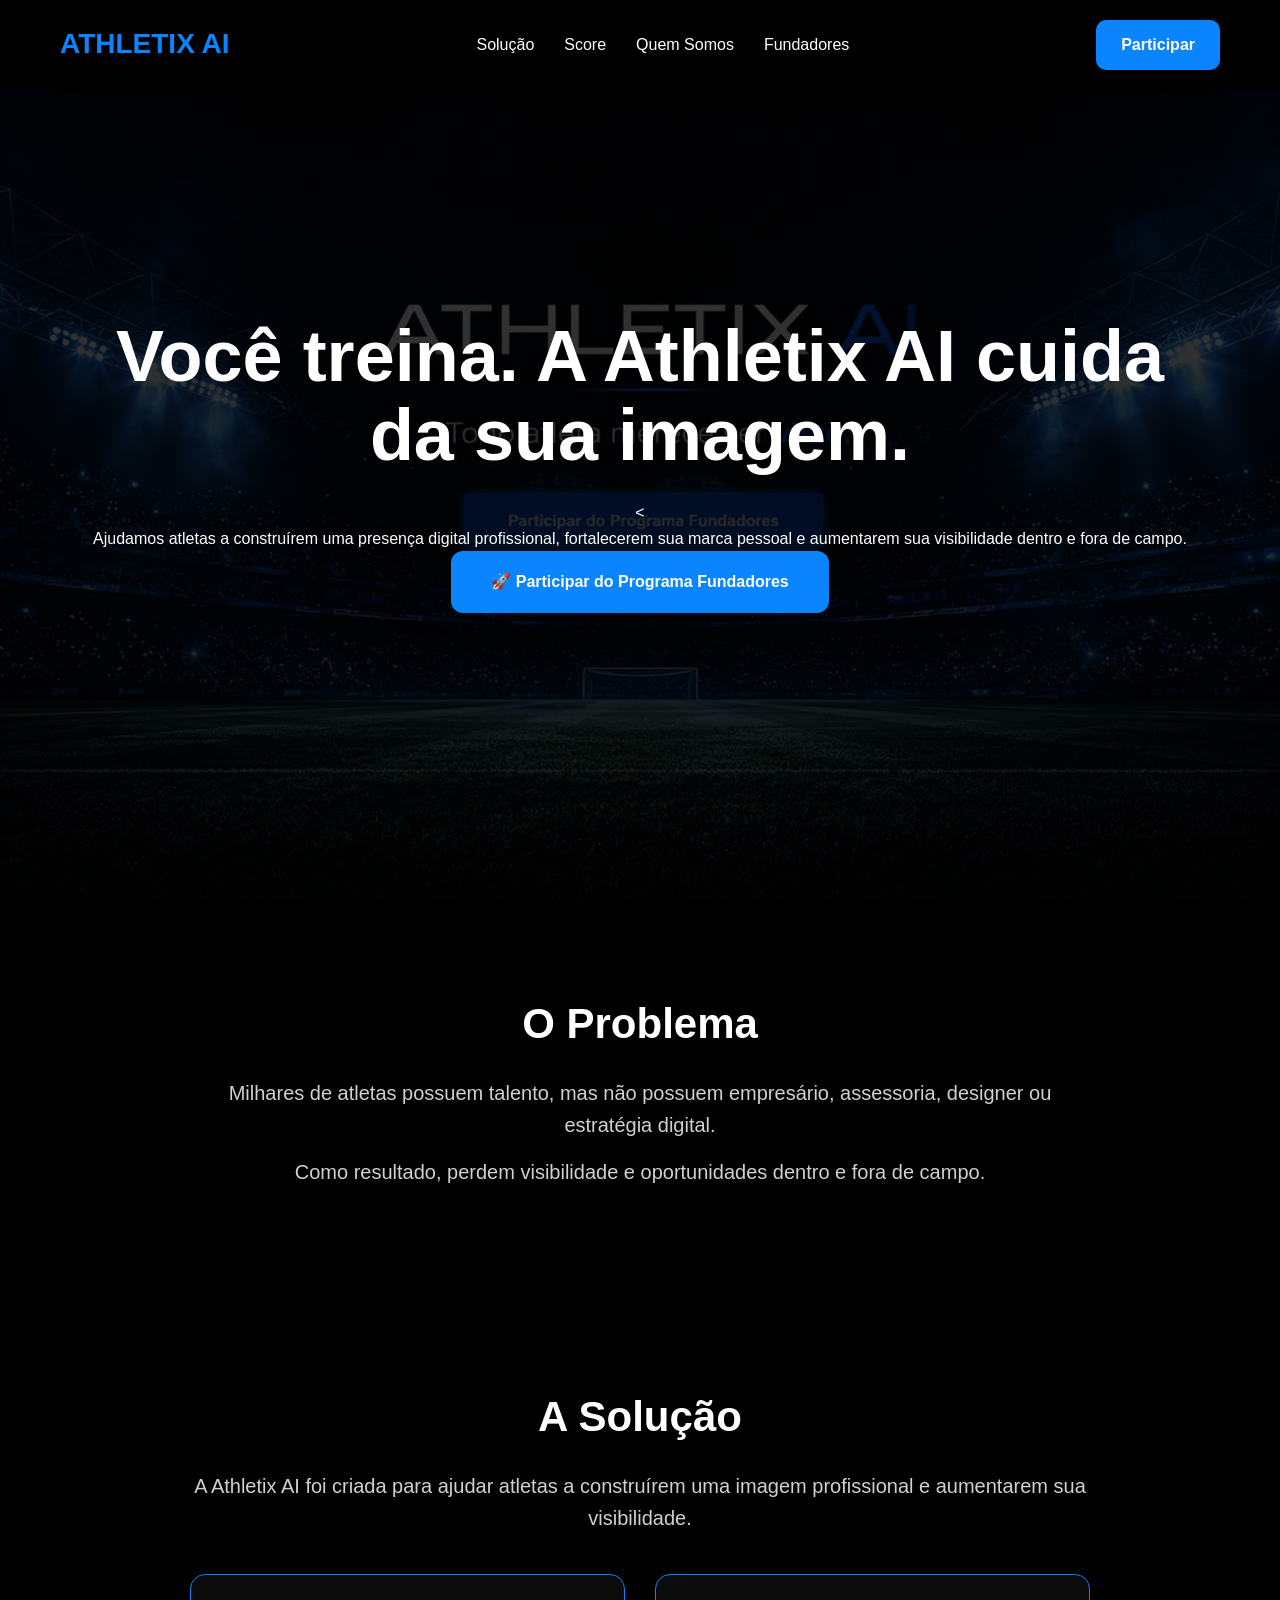
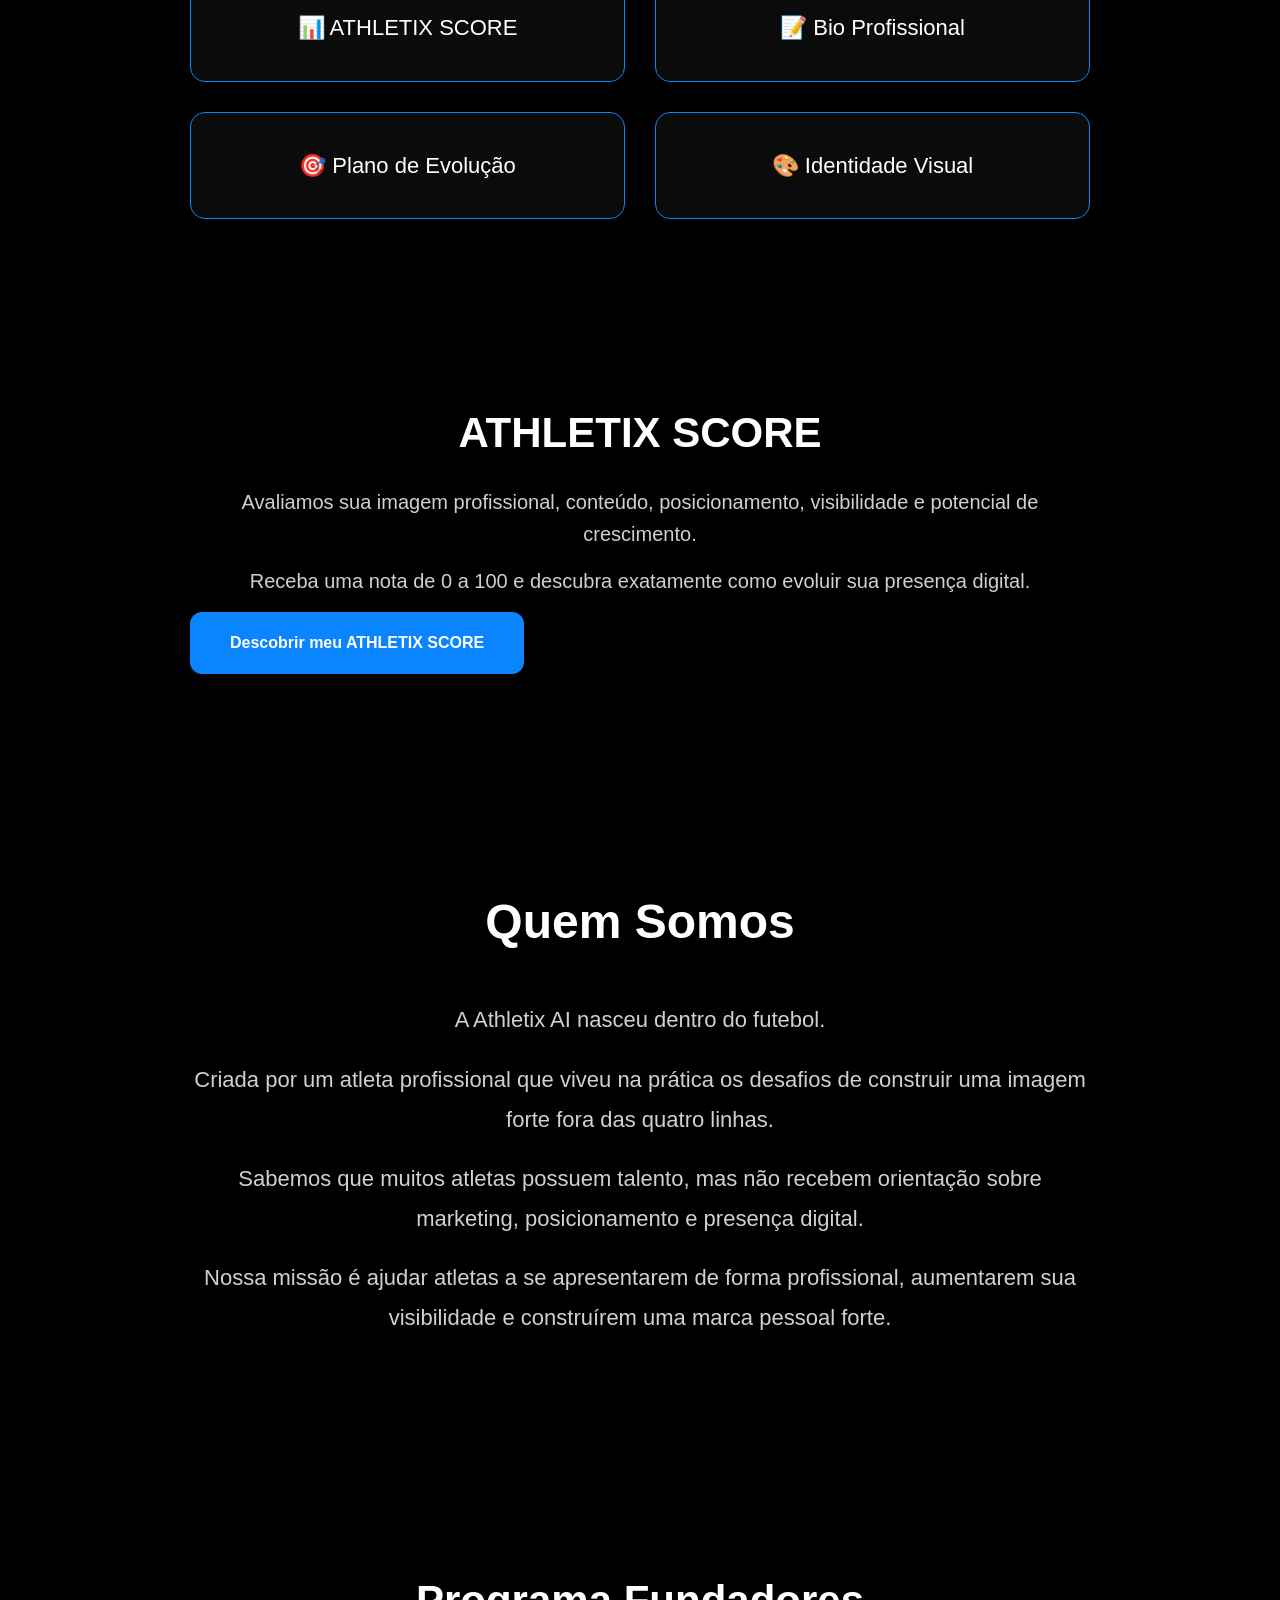
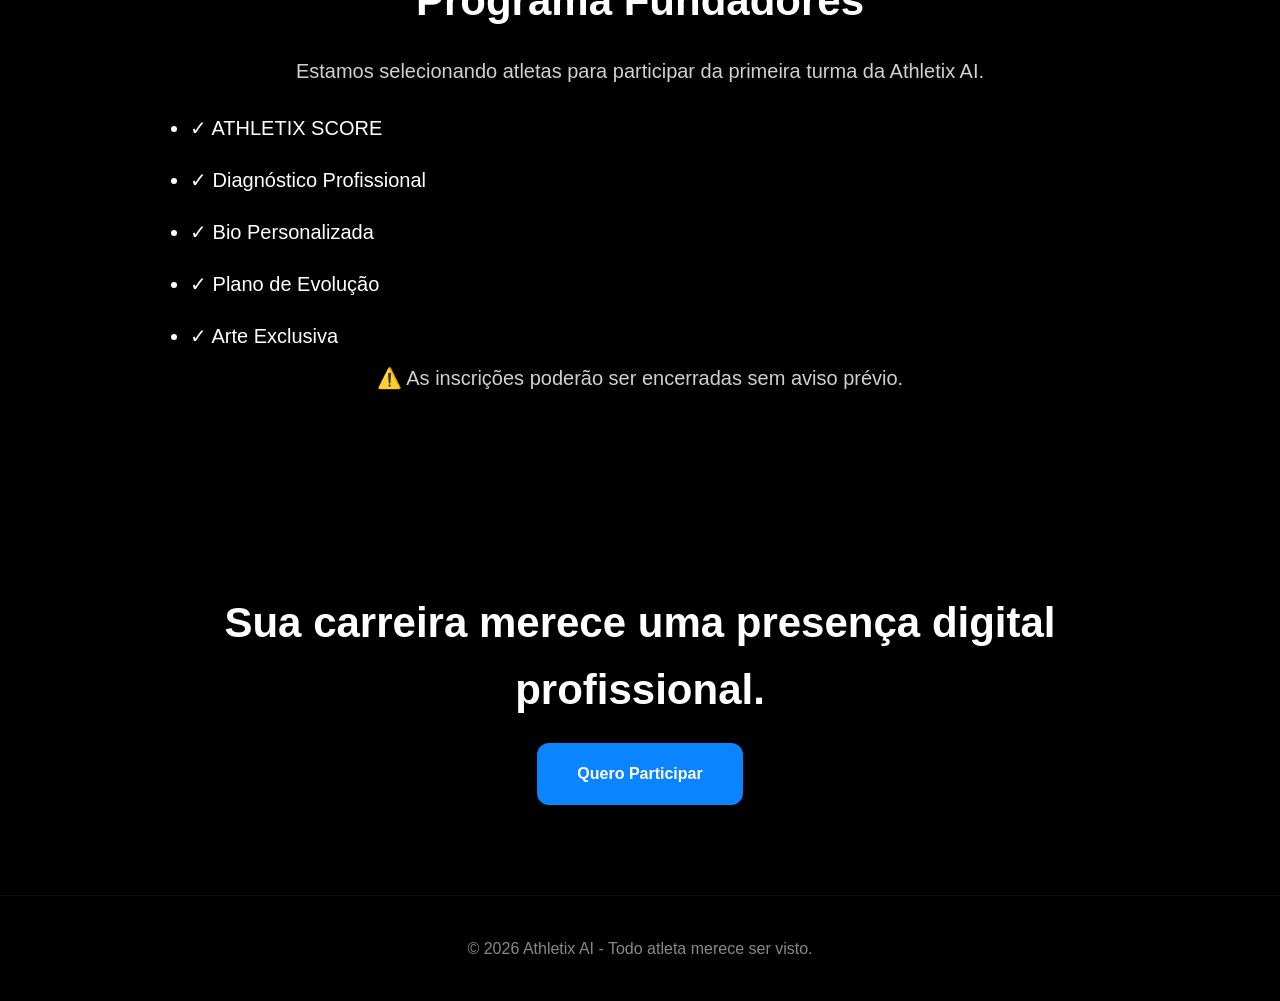
==== commit 9b2f09a7: "Update index.html" ====
--- a/index.html
+++ b/index.html
@@ -9,13 +9,6 @@
 </head>
 
 <body>
-
-    <header>
-    <div class="container">
-        <h1>ATHLETIX AI</h1>
-        <p>Todo atleta merece ser visto.</p>
-    </div>
-</header>
 
     <section class="hero">
         <div class="container">
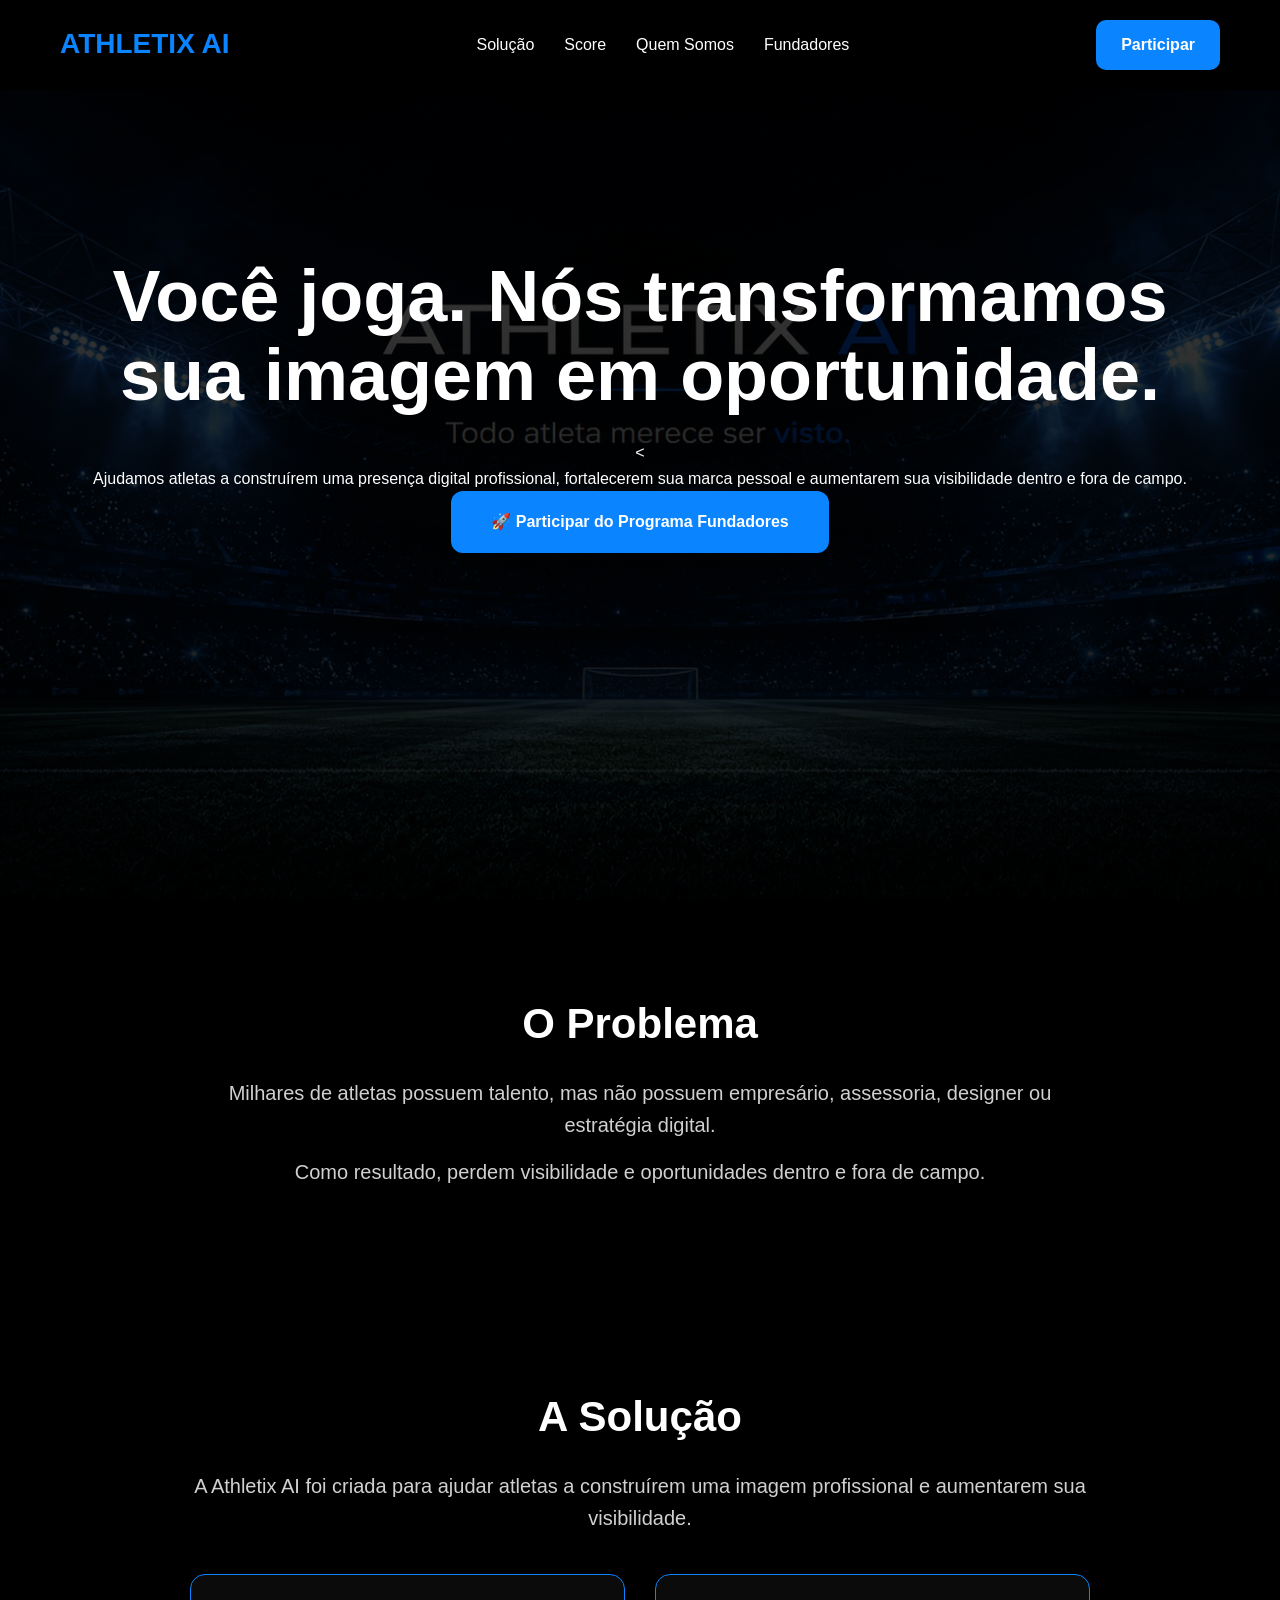
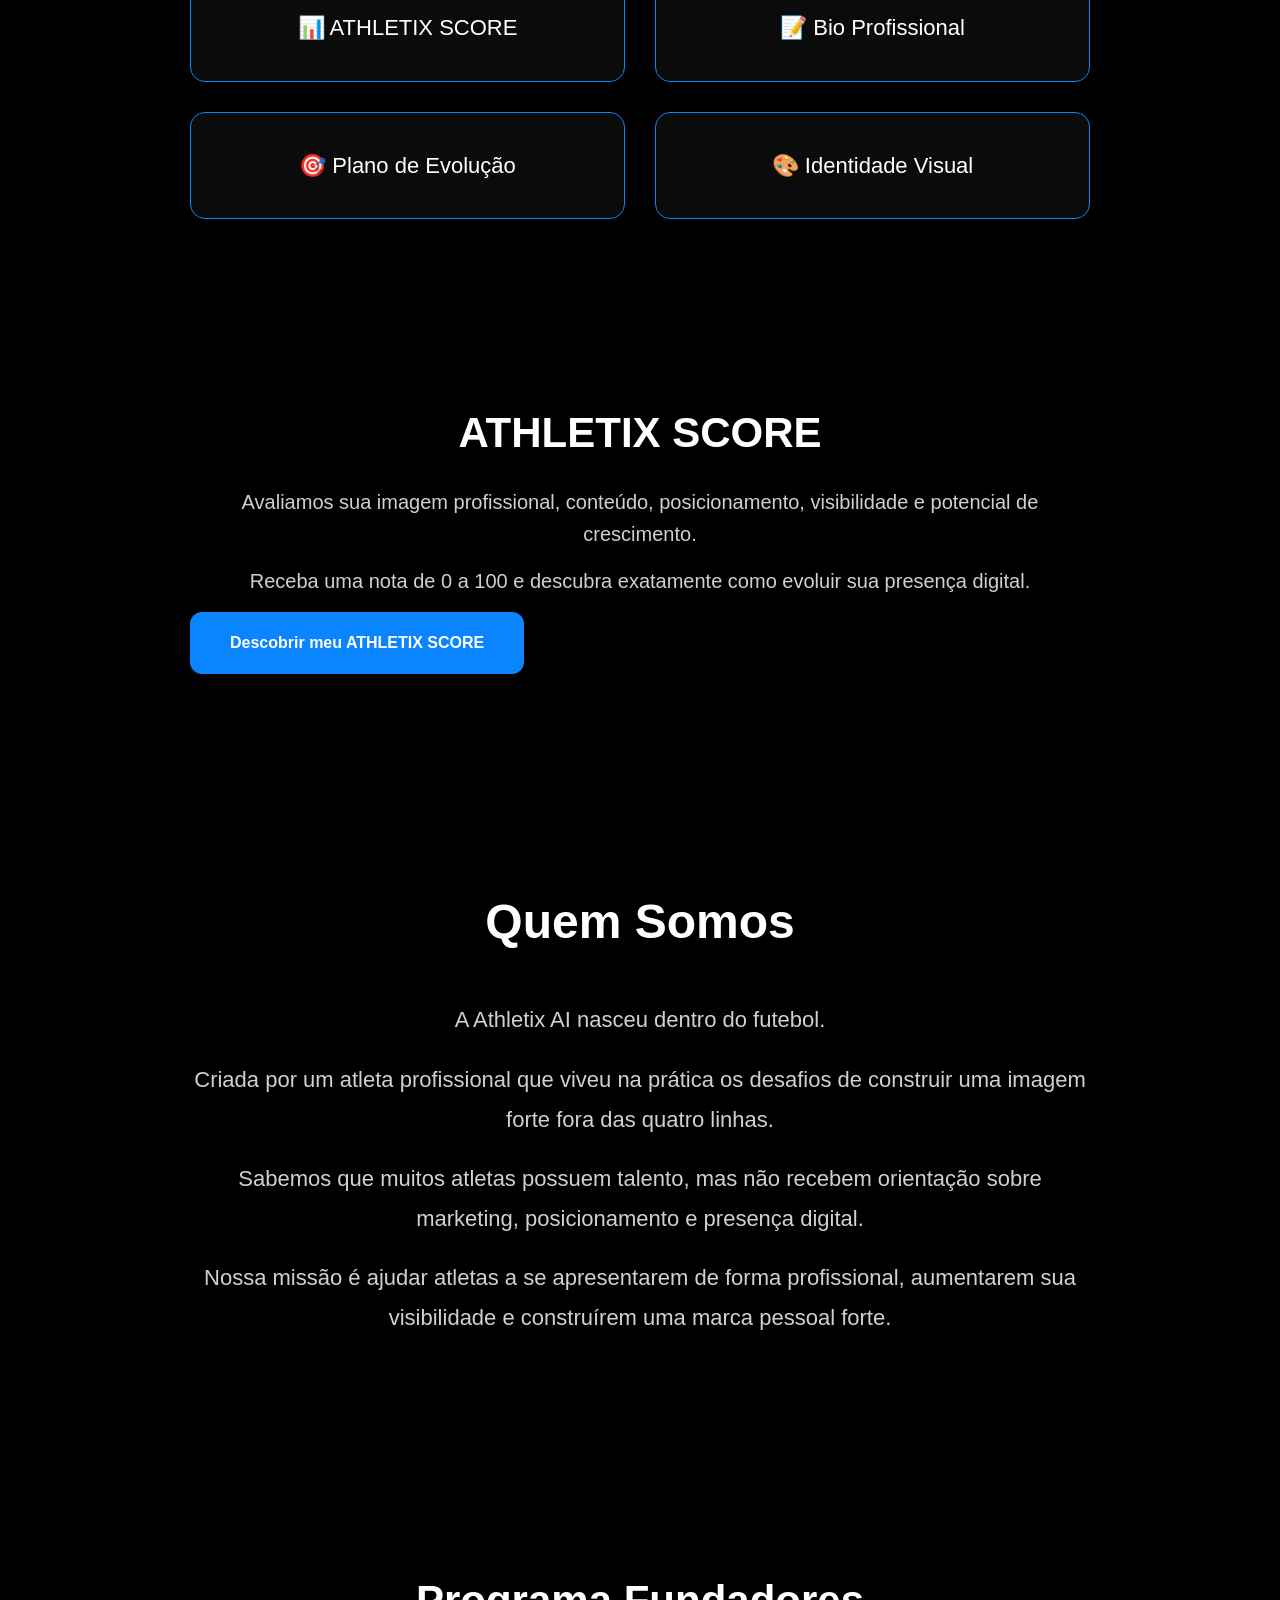
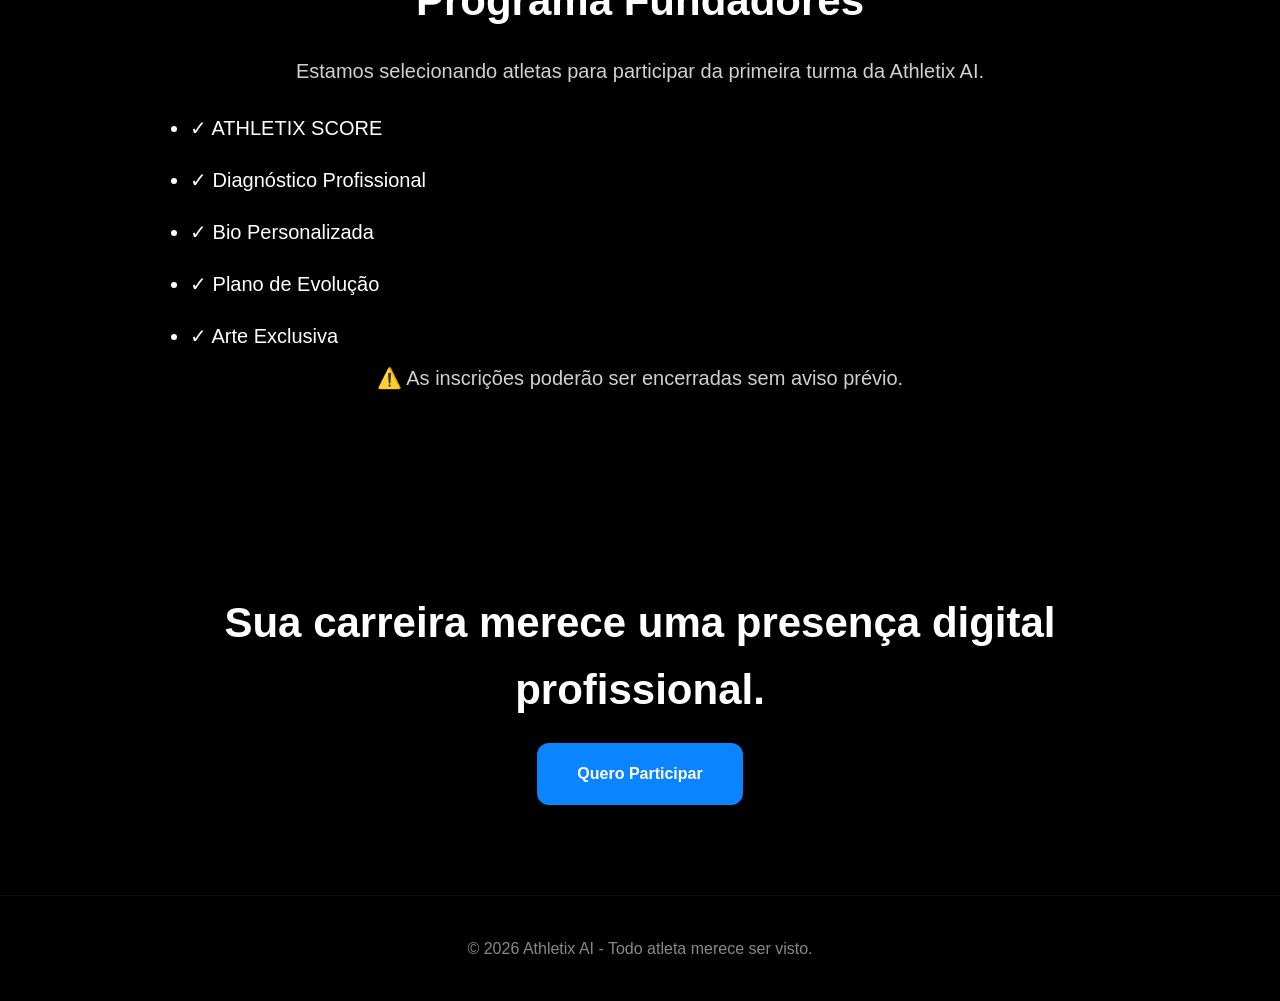
==== commit 6ad64573: "Update index.html" ====
--- a/index.html
+++ b/index.html
@@ -13,7 +13,7 @@
     <section class="hero">
         <div class="container">
 
-            <h2>Você treina. A Athletix AI cuida da sua imagem.</h2>
+            <h2>Você joga. Nós transformamos sua imagem em oportunidade.</h2>
 
             <<p>
             Ajudamos atletas a construírem uma presença digital profissional,
--- a/estilo.css
+++ b/estilo.css
@@ -49,7 +49,7 @@
 
 .hero{
     min-height:100vh;
-    padding-top:120px;
+    padding-top:0px;
 
     background:
     linear-gradient(
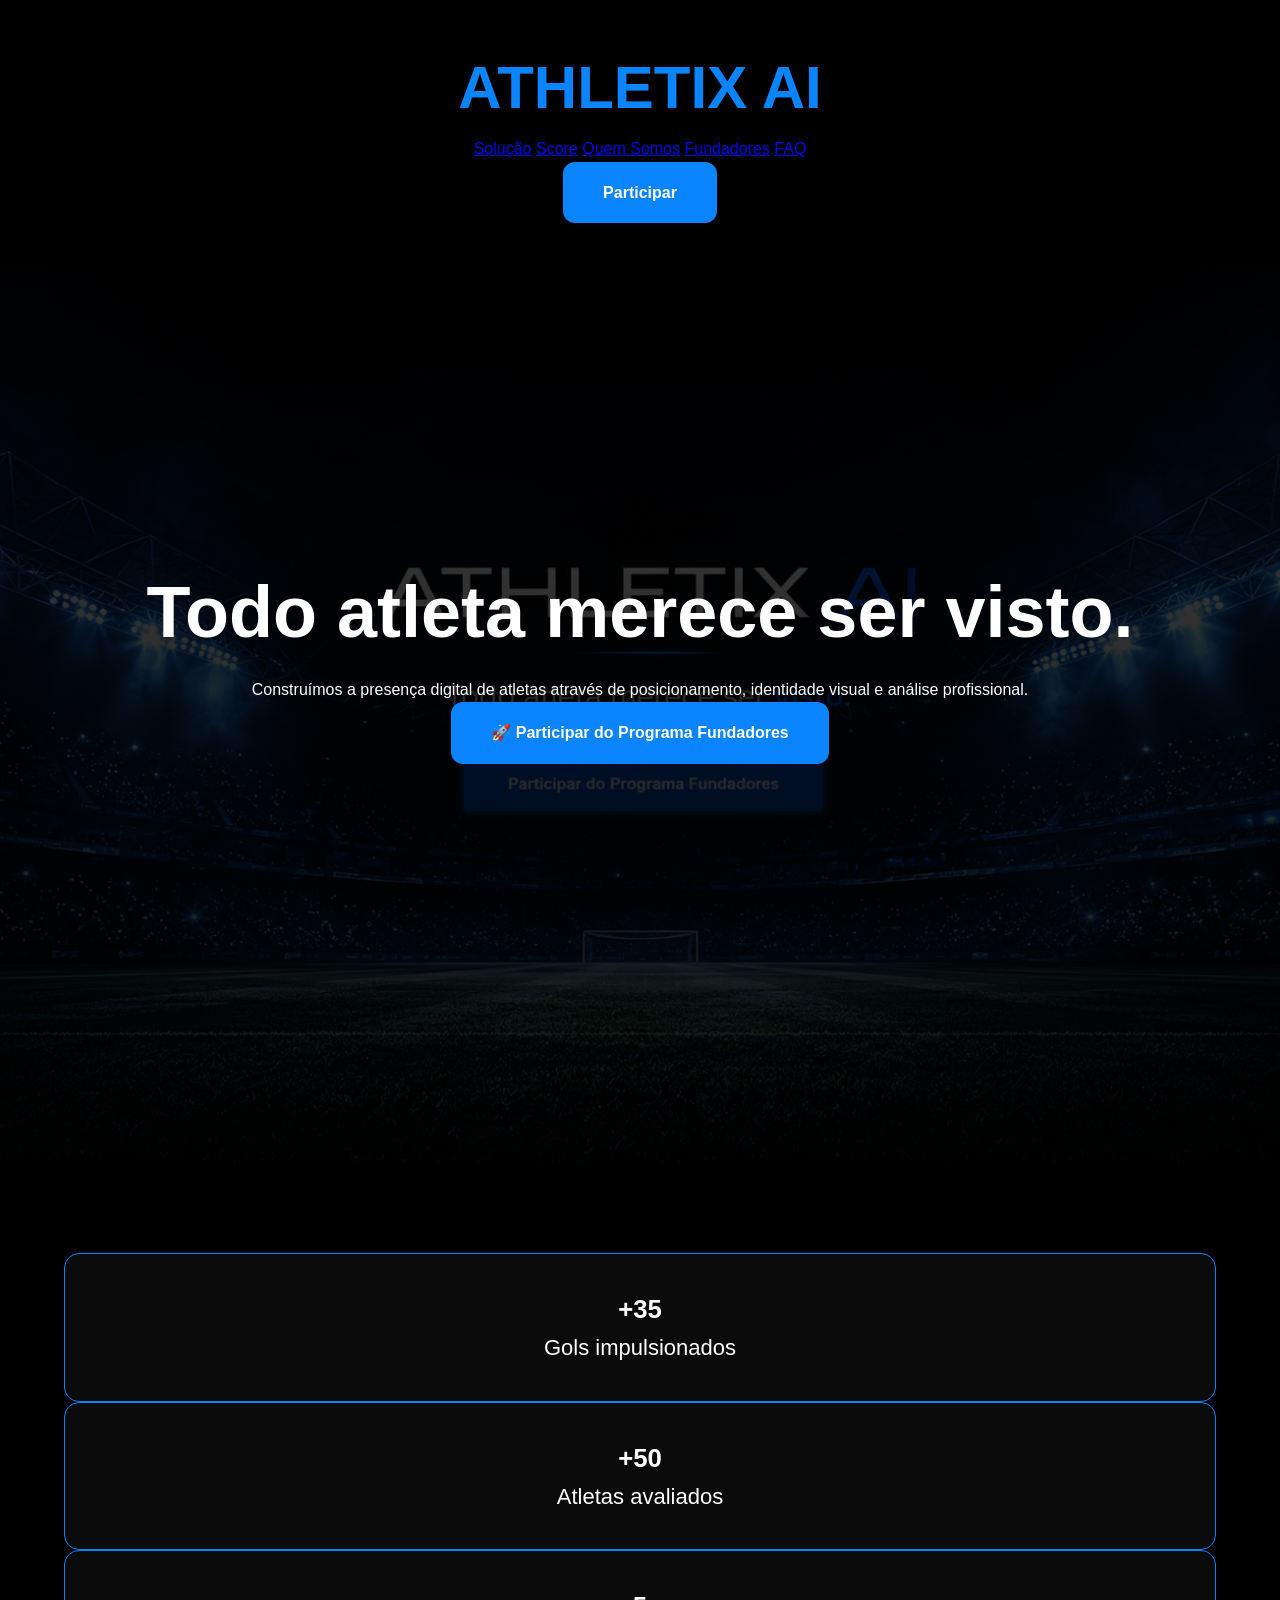
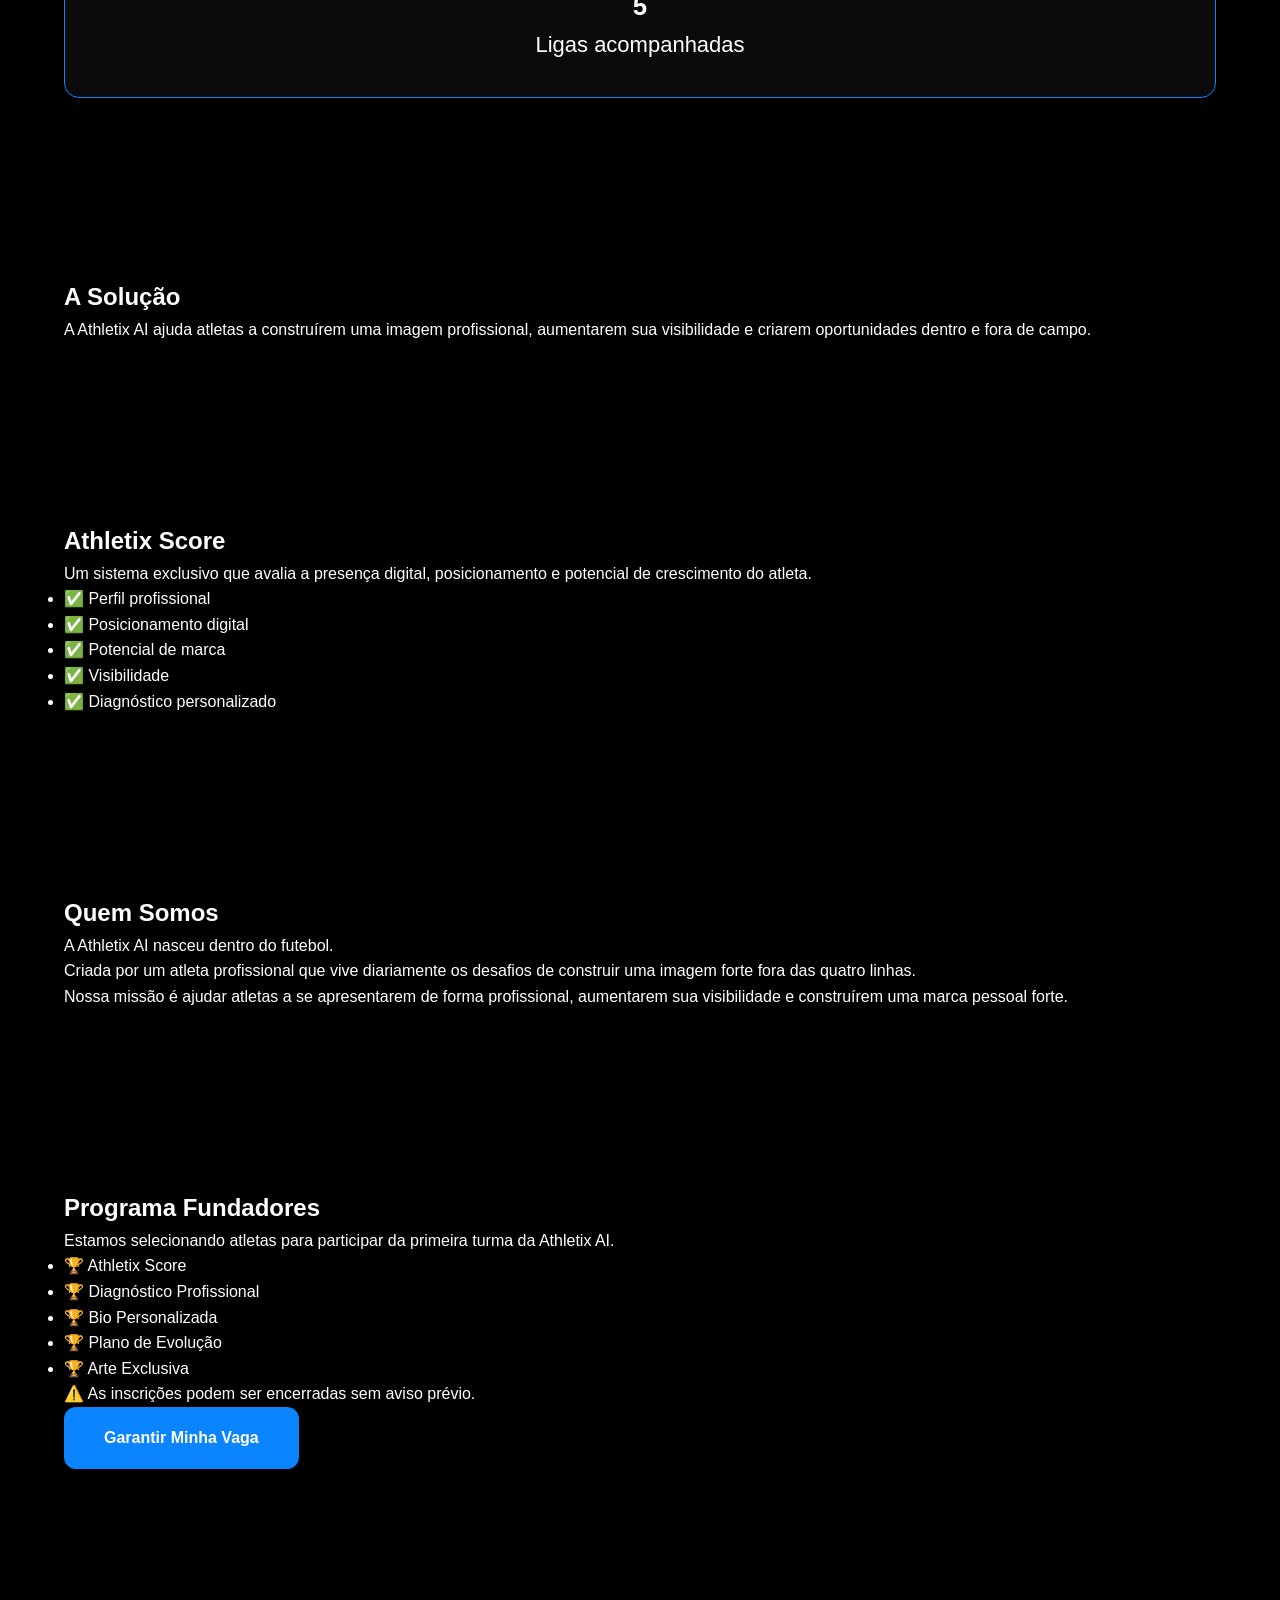
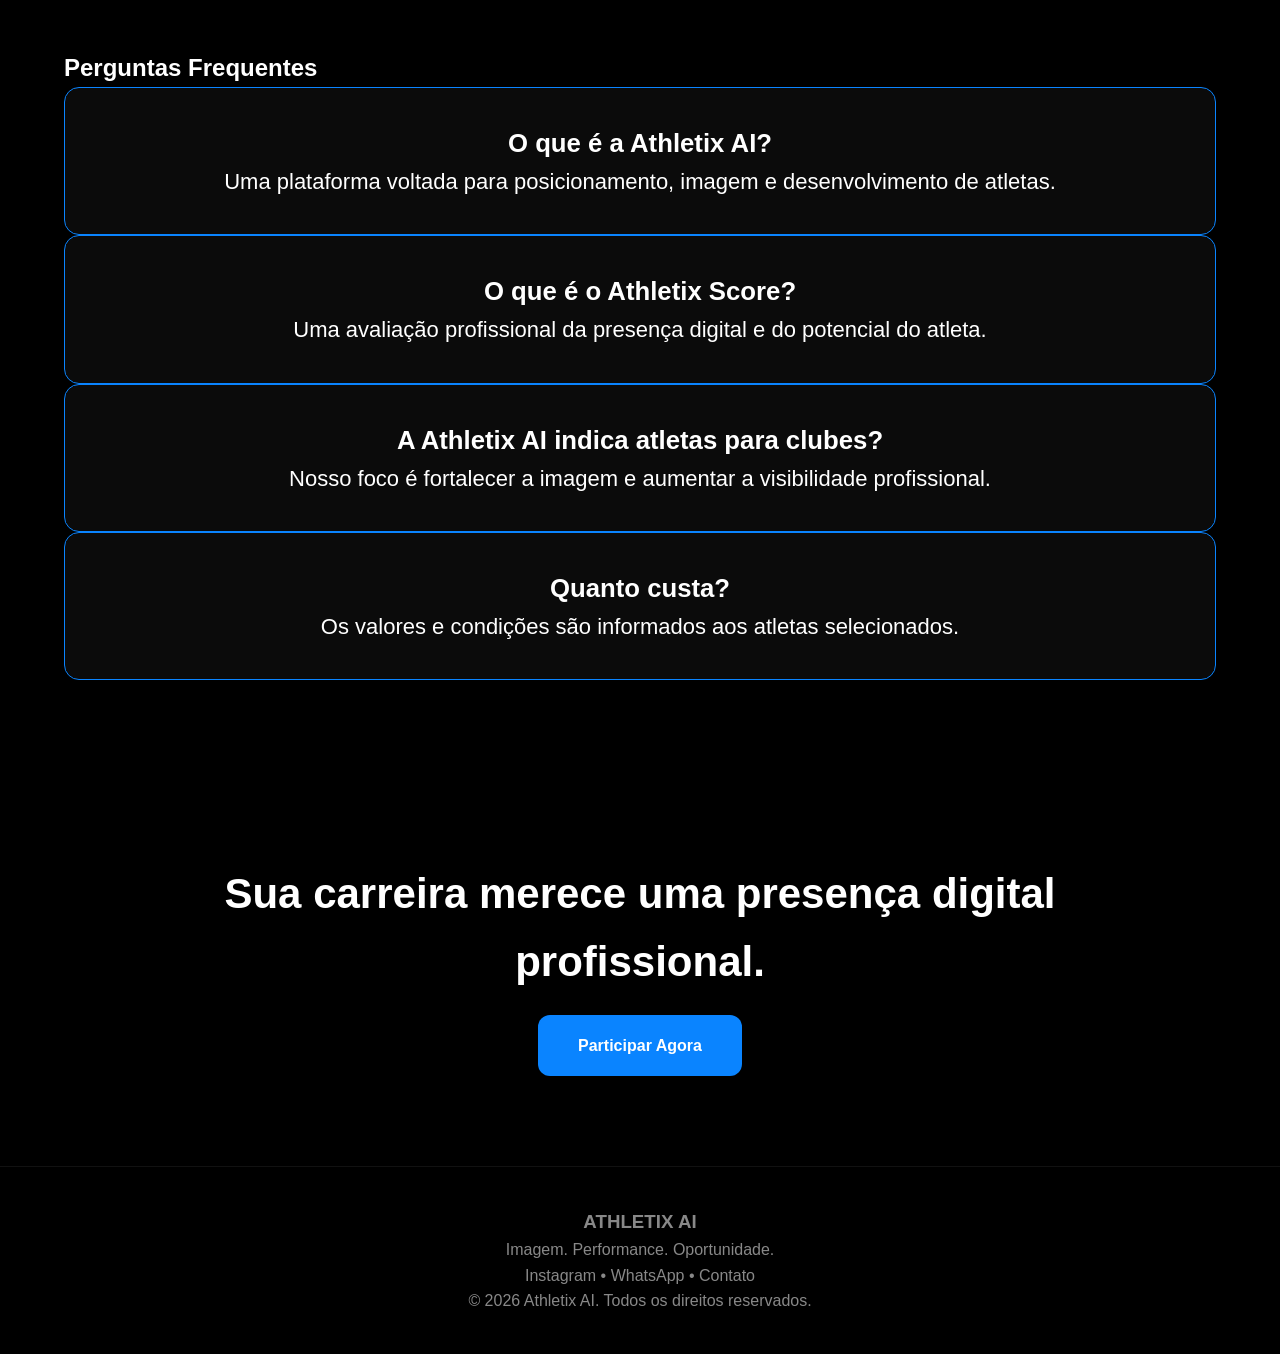
==== commit 819c6d5b: "Update index.html" ====
--- a/index.html
+++ b/index.html
@@ -10,14 +10,37 @@
 
 <body>
 
+    <!-- MENU -->
+    <header>
+        <div class="container nav">
+            <h1>ATHLETIX AI</h1>
+
+            <nav>
+                <a href="#solucao">Solução</a>
+                <a href="#score">Score</a>
+                <a href="#quem-somos">Quem Somos</a>
+                <a href="#fundadores">Fundadores</a>
+                <a href="#faq">FAQ</a>
+            </nav>
+
+            <a href="https://forms.gle/Y3YmLqcC1SA2FYuK7" target="_blank" class="btn">
+                Participar
+            </a>
+        </div>
+    </header>
+
+    <!-- HERO -->
     <section class="hero">
-        <div class="container">
-
-            <h2>Você joga. Nós transformamos sua imagem em oportunidade.</h2>
-
-            <<p>
-            Ajudamos atletas a construírem uma presença digital profissional,
-            fortalecerem sua marca pessoal e aumentarem sua visibilidade dentro e fora de campo.
+
+        <div class="container">
+
+            <h2>
+                Todo atleta merece ser visto.
+            </h2>
+
+            <p>
+                Construímos a presença digital de atletas através de posicionamento,
+                identidade visual e análise profissional.
             </p>
 
             <a href="https://forms.gle/Y3YmLqcC1SA2FYuK7" target="_blank" class="btn">
@@ -25,152 +48,209 @@
             </a>
 
         </div>
-    </section>
-
-    <section class="problema">
-        <div class="container">
-
-            <h2>O Problema</h2>
-
-            <p>
-                Milhares de atletas possuem talento, mas não possuem
-                empresário, assessoria, designer ou estratégia digital.
-            </p>
-
-            <p>
-                Como resultado, perdem visibilidade e oportunidades
-                dentro e fora de campo.
-            </p>
-
-        </div>
-    </section>
-
-    <section id="solucao" class="solucao">
+
+    </section>
+
+    <!-- NÚMEROS -->
+    <section class="stats">
+
+        <div class="container stats-grid">
+
+            <div class="card">
+                <h3>+35</h3>
+                <p>Gols impulsionados</p>
+            </div>
+
+            <div class="card">
+                <h3>+50</h3>
+                <p>Atletas avaliados</p>
+            </div>
+
+            <div class="card">
+                <h3>5</h3>
+                <p>Ligas acompanhadas</p>
+            </div>
+
+        </div>
+
+    </section>
+
+    <!-- SOLUÇÃO -->
+    <section id="solucao">
+
         <div class="container">
 
             <h2>A Solução</h2>
 
             <p>
-                A Athletix AI foi criada para ajudar atletas a construírem
-                uma imagem profissional e aumentarem sua visibilidade.
-            </p>
-
-            <div class="cards">
-                <div class="card">📊 ATHLETIX SCORE</div>
-                <div class="card">📝 Bio Profissional</div>
-                <div class="card">🎯 Plano de Evolução</div>
-                <div class="card">🎨 Identidade Visual</div>
-            </div>
-
-        </div>
-    </section>
-
-    <section id="score" class="score">
-        <div class="container">
-
-            <h2>ATHLETIX SCORE</h2>
-
-            <p>
-                Avaliamos sua imagem profissional,
-                conteúdo, posicionamento, visibilidade
-                e potencial de crescimento.
-            </p>
-
-            <p>
-                Receba uma nota de 0 a 100 e descubra
-                exatamente como evoluir sua presença digital.
-            </p>
-<a href="athletix-score.html" class="btn">
-    Descobrir meu ATHLETIX SCORE
-</a>
-        </div>
-    </section>
-<section class="quem-somos">
-
-<div class="container">
-
-<h2>Quem Somos</h2>
-
-<p>A Athletix AI nasceu dentro do futebol.</p>
-
-<p>
-Criada por um atleta profissional que viveu na prática os desafios de construir uma imagem forte fora das quatro linhas.
-</p>
-
-<p>
-Sabemos que muitos atletas possuem talento, mas não recebem orientação sobre marketing, posicionamento e presença digital.
-</p>
-
-<p>
-Nossa missão é ajudar atletas a se apresentarem de forma profissional, aumentarem sua visibilidade e construírem uma marca pessoal forte.
-</p>
-
-</div>
-
-</section>
-</section>
-    <section id="fundadores" class="fundadores">
+                A Athletix AI ajuda atletas a construírem uma imagem profissional,
+                aumentarem sua visibilidade e criarem oportunidades dentro e fora de campo.
+            </p>
+
+        </div>
+
+    </section>
+
+    <!-- SCORE -->
+    <section id="score">
+
+        <div class="container">
+
+            <h2>Athletix Score</h2>
+
+            <p>
+                Um sistema exclusivo que avalia a presença digital,
+                posicionamento e potencial de crescimento do atleta.
+            </p>
+
+            <ul>
+                <li>✅ Perfil profissional</li>
+                <li>✅ Posicionamento digital</li>
+                <li>✅ Potencial de marca</li>
+                <li>✅ Visibilidade</li>
+                <li>✅ Diagnóstico personalizado</li>
+            </ul>
+
+        </div>
+
+    </section>
+
+    <!-- QUEM SOMOS -->
+    <section id="quem-somos">
+
+        <div class="container">
+
+            <h2>Quem Somos</h2>
+
+            <p>
+                A Athletix AI nasceu dentro do futebol.
+            </p>
+
+            <p>
+                Criada por um atleta profissional que vive diariamente
+                os desafios de construir uma imagem forte fora das quatro linhas.
+            </p>
+
+            <p>
+                Nossa missão é ajudar atletas a se apresentarem de forma profissional,
+                aumentarem sua visibilidade e construírem uma marca pessoal forte.
+            </p>
+
+        </div>
+
+    </section>
+
+    <!-- FUNDADORES -->
+    <section id="fundadores">
+
         <div class="container">
 
             <h2>Programa Fundadores</h2>
 
             <p>
-                Estamos selecionando atletas para participar
-                da primeira turma da Athletix AI.
+                Estamos selecionando atletas para participar da primeira turma da Athletix AI.
             </p>
 
             <ul>
-                <li>✓ ATHLETIX SCORE</li>
-                <li>✓ Diagnóstico Profissional</li>
-                <li>✓ Bio Personalizada</li>
-                <li>✓ Plano de Evolução</li>
-                <li>✓ Arte Exclusiva</li>
+                <li>🏆 Athletix Score</li>
+                <li>🏆 Diagnóstico Profissional</li>
+                <li>🏆 Bio Personalizada</li>
+                <li>🏆 Plano de Evolução</li>
+                <li>🏆 Arte Exclusiva</li>
             </ul>
 
             <p>
-                ⚠️ As inscrições poderão ser encerradas sem aviso prévio.
-            </p>
-
-        </div>
-    </section>
-
+                ⚠️ As inscrições podem ser encerradas sem aviso prévio.
+            </p>
+
+            <a href="https://forms.gle/Y3YmLqcC1SA2FYuK7" target="_blank" class="btn">
+                Garantir Minha Vaga
+            </a>
+
+        </div>
+
+    </section>
+
+    <!-- FAQ -->
+    <section id="faq">
+
+        <div class="container">
+
+            <h2>Perguntas Frequentes</h2>
+
+            <div class="card">
+                <h3>O que é a Athletix AI?</h3>
+                <p>
+                    Uma plataforma voltada para posicionamento,
+                    imagem e desenvolvimento de atletas.
+                </p>
+            </div>
+
+            <div class="card">
+                <h3>O que é o Athletix Score?</h3>
+                <p>
+                    Uma avaliação profissional da presença digital e do potencial do atleta.
+                </p>
+            </div>
+
+            <div class="card">
+                <h3>A Athletix AI indica atletas para clubes?</h3>
+                <p>
+                    Nosso foco é fortalecer a imagem e aumentar a visibilidade profissional.
+                </p>
+            </div>
+
+            <div class="card">
+                <h3>Quanto custa?</h3>
+                <p>
+                    Os valores e condições são informados aos atletas selecionados.
+                </p>
+            </div>
+
+        </div>
+
+    </section>
+
+    <!-- CTA FINAL -->
     <section class="cta">
-        <div class="container">
-
-            <h2>Sua carreira merece uma presença digital profissional.</h2>
-
-            <a href="https://forms.gle/Y3YmLqcC1SA2FYuK7" target="_blank" class="btn">
-                Quero Participar
-            </a>
-
-        </div>
-    </section>
-
+
+        <div class="container">
+
+            <h2>
+                Sua carreira merece uma presença digital profissional.
+            </h2>
+
+            <a href="https://forms.gle/Y3YmLqcC1SA2FYuK7" target="_blank" class="btn">
+                Participar Agora
+            </a>
+
+        </div>
+
+    </section>
+
+    <!-- FOOTER -->
     <footer>
-        <p>© 2026 Athletix AI - Todo atleta merece ser visto.</p>
+
+        <div class="container">
+
+            <h3>ATHLETIX AI</h3>
+
+            <p>
+                Imagem. Performance. Oportunidade.
+            </p>
+
+            <p>
+                Instagram • WhatsApp • Contato
+            </p>
+
+            <p>
+                © 2026 Athletix AI. Todos os direitos reservados.
+            </p>
+
+        </div>
+
     </footer>
 
-    <script src="script.js"></script>
-
 </body>
-<nav class="navbar">
-    <div class="nav-container">
-
-        <div class="logo">
-            ATHLETIX AI
-        </div>
-
-        <div class="menu">
-            <a href="#solucao">Solução</a>
-            <a href="#score">Score</a>
-            <a href="#quem-somos">Quem Somos</a>
-            <a href="#fundadores">Fundadores</a>
-        </div>
-
-        <a href="https://forms.gle/Y3YmLqcC1SA2FYuK7" class="nav-btn">
-            Participar
-        </a>
-
-    </div>
-</nav>
+
 </html>
--- a/estilo.css
+++ b/estilo.css
@@ -224,3 +224,25 @@
     text-decoration:none;
     font-weight:bold;
 }
+.card{
+    transition:all 0.3s ease;
+}
+
+.card:hover{
+    transform:translateY(-8px);
+    border-color:#0A84FF;
+    box-shadow:0 0 25px rgba(10,132,255,0.4);
+}
+
+.btn{
+    transition:all 0.3s ease;
+}
+
+.btn:hover{
+    transform:translateY(-3px);
+    box-shadow:0 0 20px rgba(10,132,255,0.5);
+}
+
+html{
+    scroll-behavior:smooth;
+}
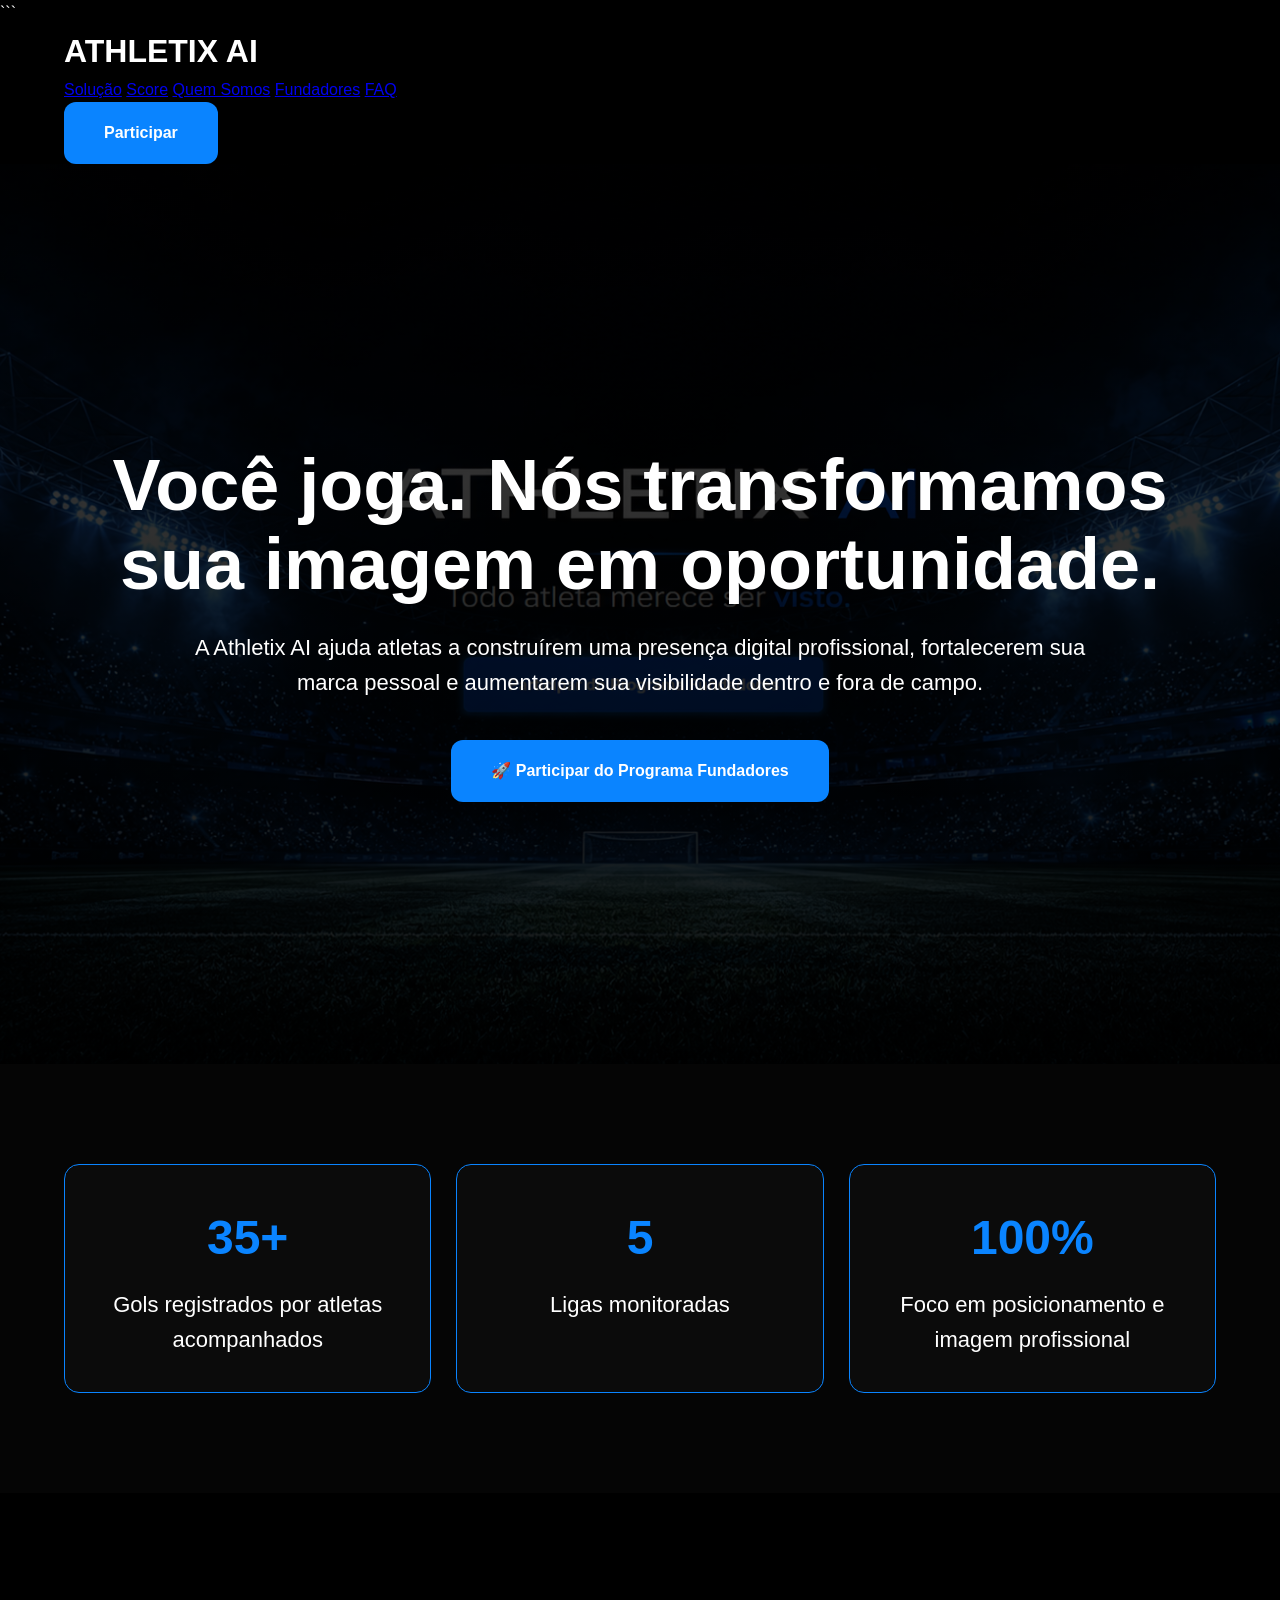
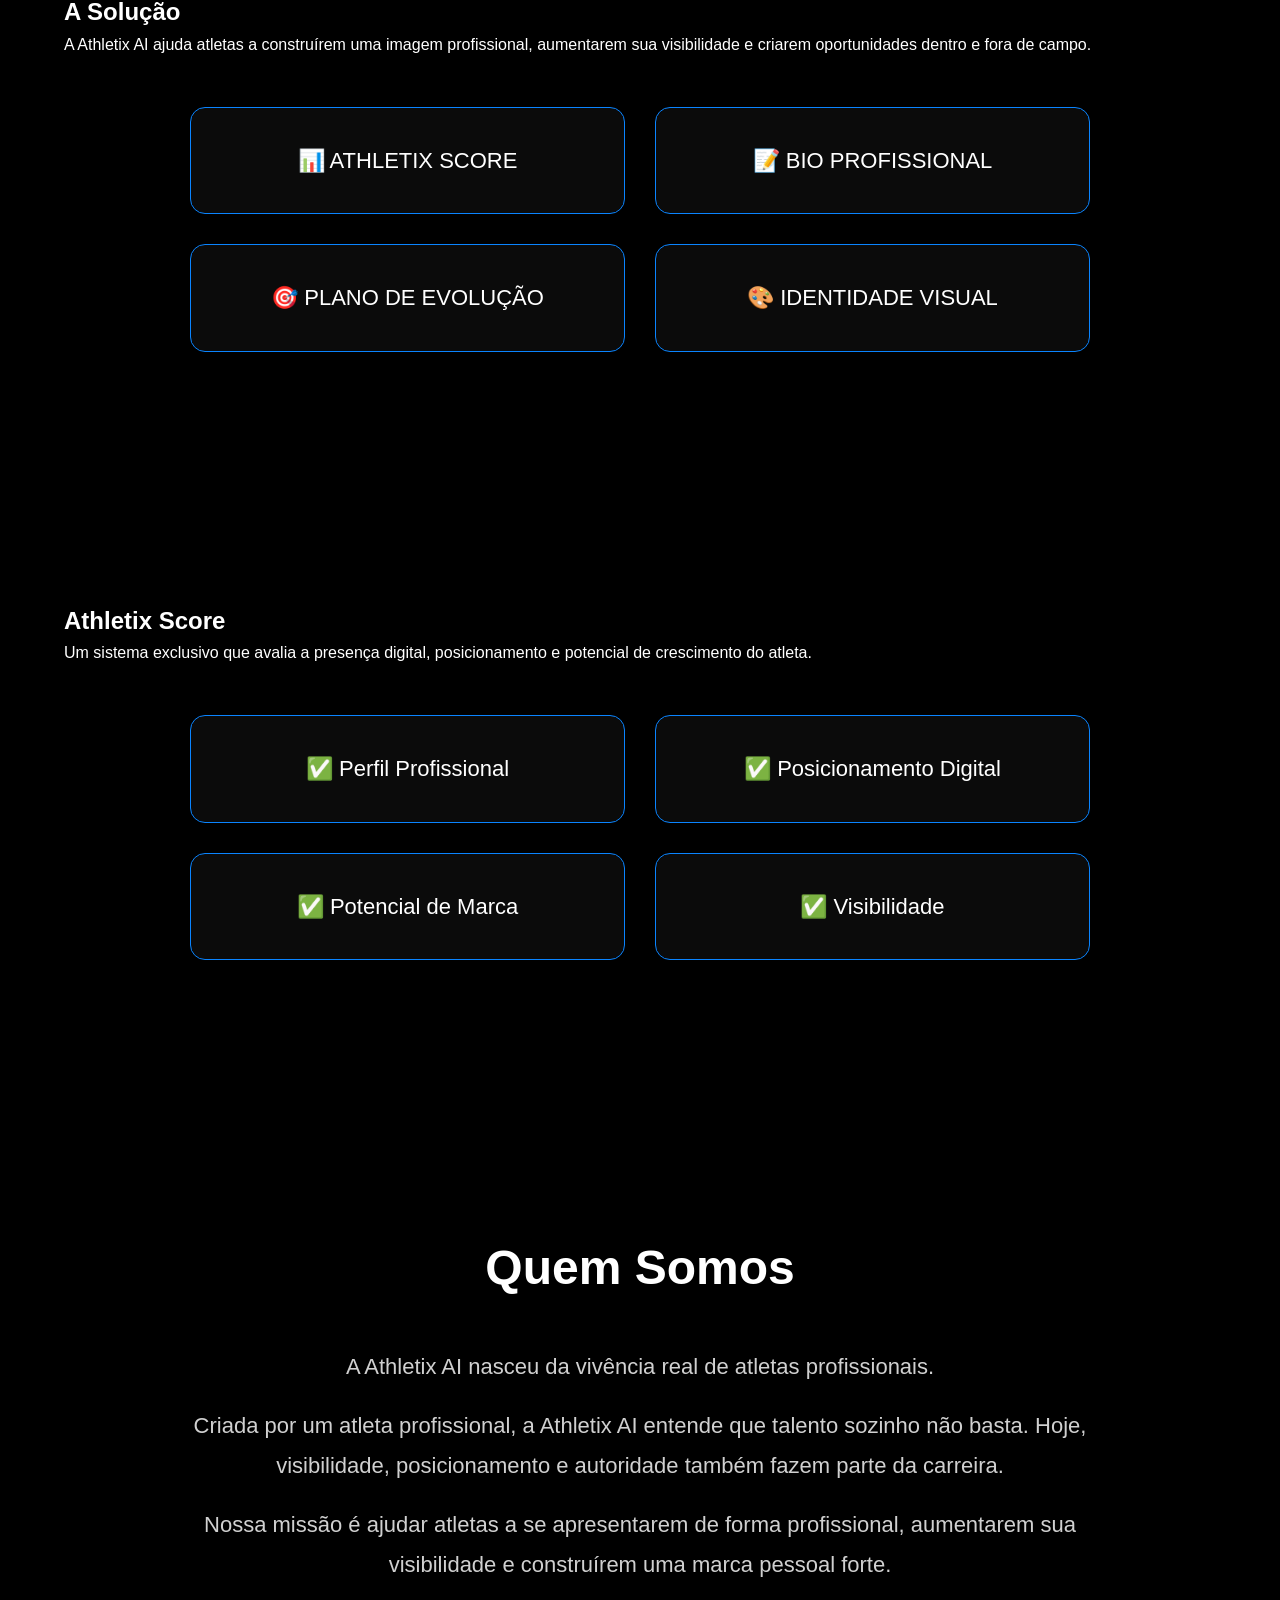
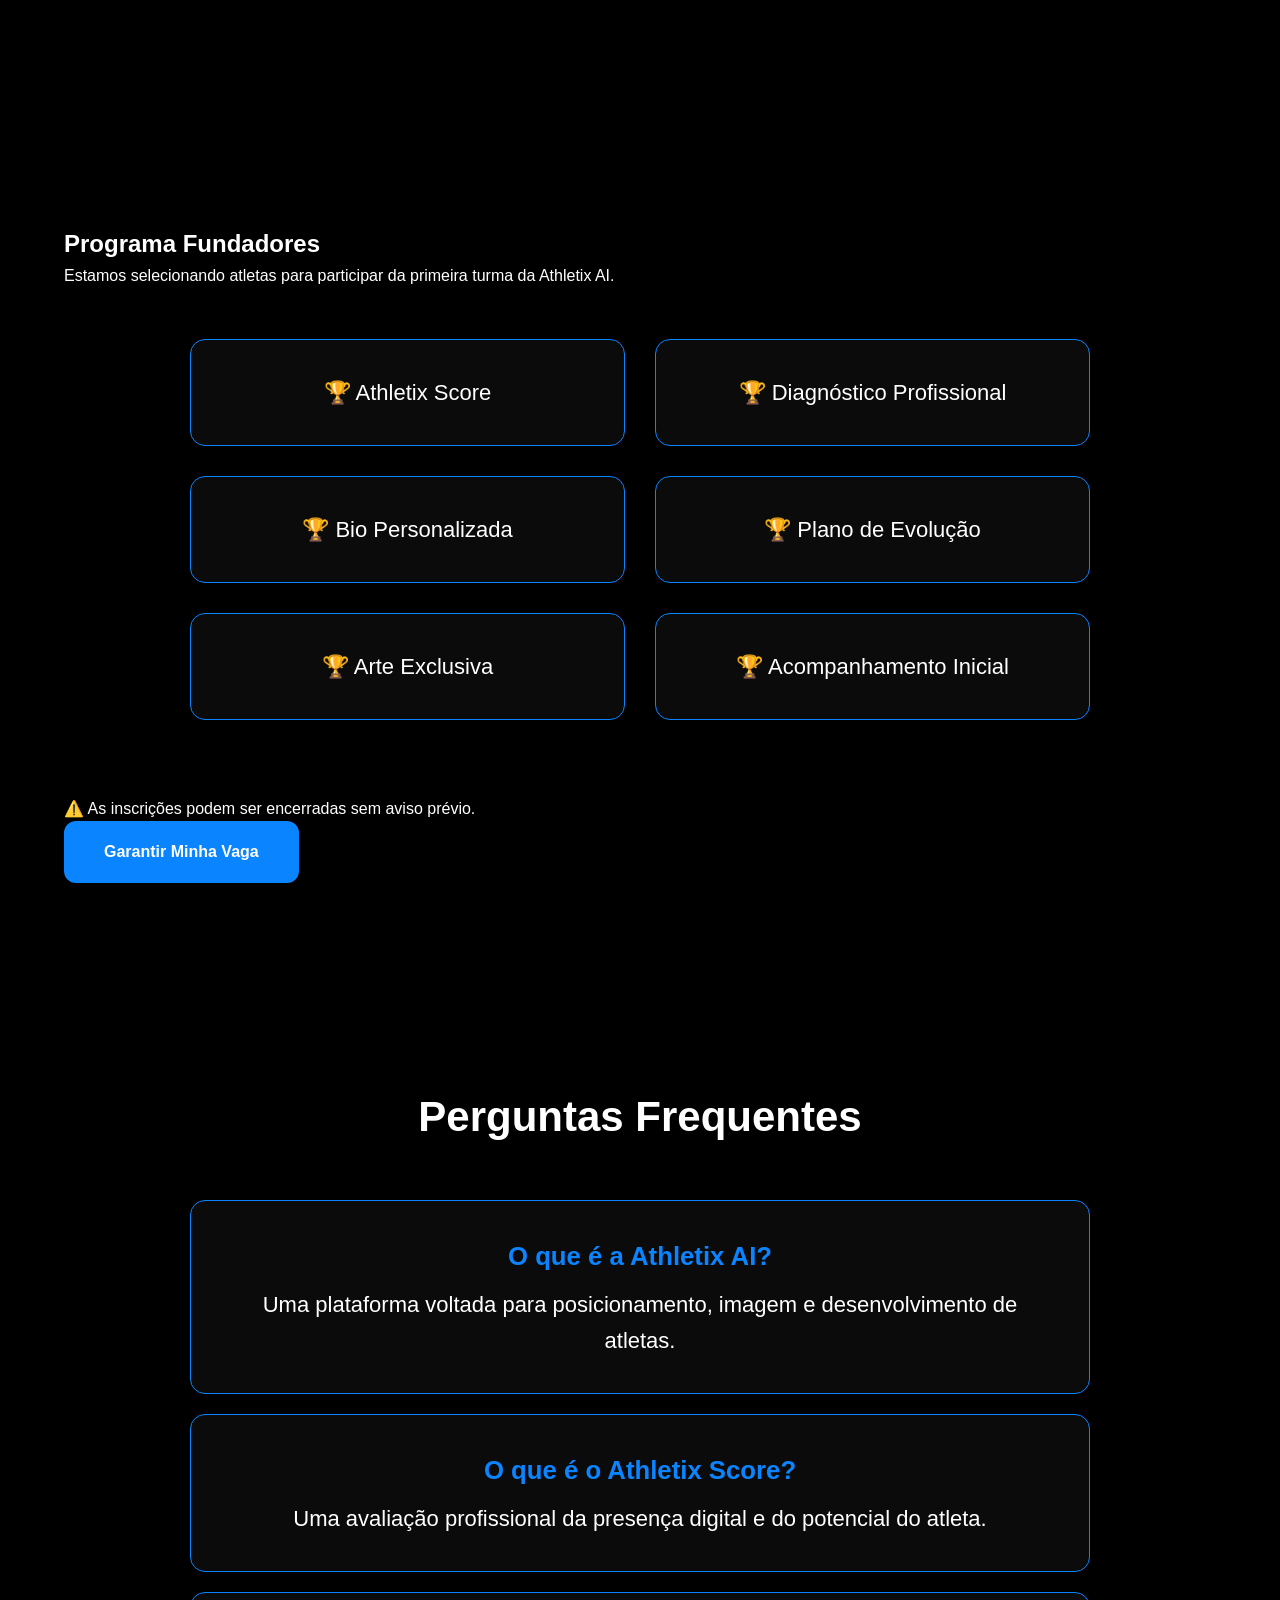
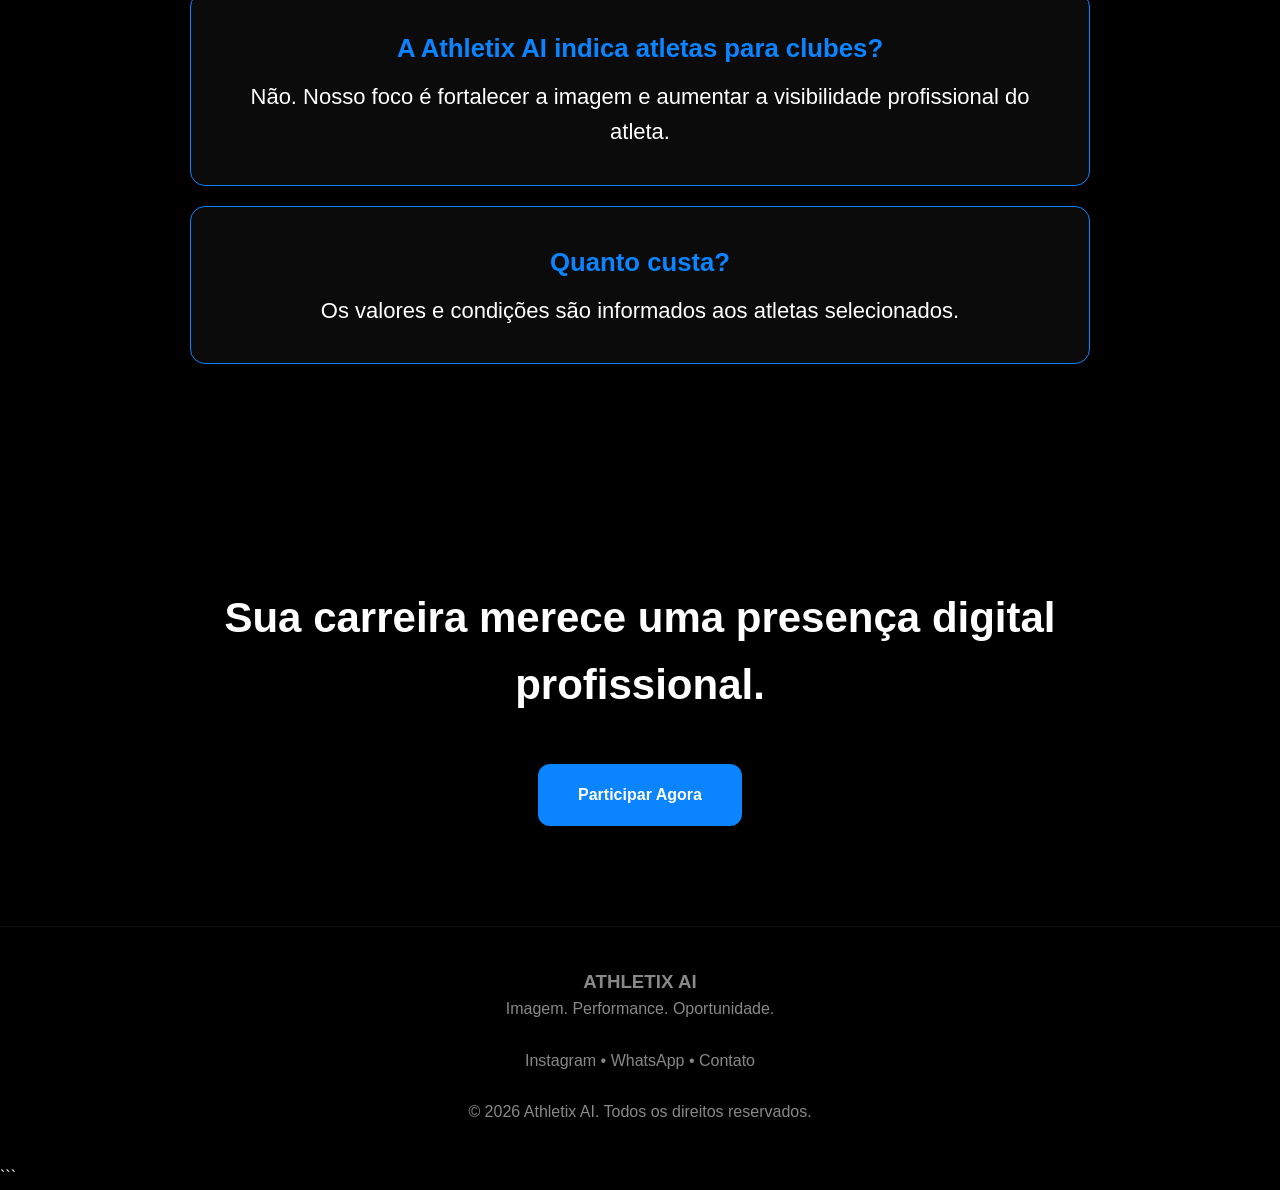
==== commit 22124af4: "Update index.html" ====
--- a/index.html
+++ b/index.html
@@ -1,4 +1,5 @@
 <!DOCTYPE html>
+
 <html lang="pt-BR">
 
 <head>
@@ -10,246 +11,269 @@
 
 <body>
 
-    <!-- MENU -->
-    <header>
-        <div class="container nav">
-            <h1>ATHLETIX AI</h1>
-
-            <nav>
-                <a href="#solucao">Solução</a>
-                <a href="#score">Score</a>
-                <a href="#quem-somos">Quem Somos</a>
-                <a href="#fundadores">Fundadores</a>
-                <a href="#faq">FAQ</a>
-            </nav>
-
-            <a href="https://forms.gle/Y3YmLqcC1SA2FYuK7" target="_blank" class="btn">
-                Participar
-            </a>
-        </div>
-    </header>
-
-    <!-- HERO -->
-    <section class="hero">
-
-        <div class="container">
-
-            <h2>
-                Todo atleta merece ser visto.
-            </h2>
-
-            <p>
-                Construímos a presença digital de atletas através de posicionamento,
-                identidade visual e análise profissional.
-            </p>
-
-            <a href="https://forms.gle/Y3YmLqcC1SA2FYuK7" target="_blank" class="btn">
-                🚀 Participar do Programa Fundadores
-            </a>
-
-        </div>
-
-    </section>
-
-    <!-- NÚMEROS -->
-    <section class="stats">
-
-        <div class="container stats-grid">
-
-            <div class="card">
-                <h3>+35</h3>
-                <p>Gols impulsionados</p>
-            </div>
-
-            <div class="card">
-                <h3>+50</h3>
-                <p>Atletas avaliados</p>
-            </div>
-
-            <div class="card">
-                <h3>5</h3>
-                <p>Ligas acompanhadas</p>
-            </div>
-
-        </div>
-
-    </section>
-
-    <!-- SOLUÇÃO -->
-    <section id="solucao">
-
-        <div class="container">
-
-            <h2>A Solução</h2>
-
-            <p>
-                A Athletix AI ajuda atletas a construírem uma imagem profissional,
-                aumentarem sua visibilidade e criarem oportunidades dentro e fora de campo.
-            </p>
-
-        </div>
-
-    </section>
-
-    <!-- SCORE -->
-    <section id="score">
-
-        <div class="container">
-
-            <h2>Athletix Score</h2>
-
-            <p>
-                Um sistema exclusivo que avalia a presença digital,
-                posicionamento e potencial de crescimento do atleta.
-            </p>
-
-            <ul>
-                <li>✅ Perfil profissional</li>
-                <li>✅ Posicionamento digital</li>
-                <li>✅ Potencial de marca</li>
-                <li>✅ Visibilidade</li>
-                <li>✅ Diagnóstico personalizado</li>
-            </ul>
-
-        </div>
-
-    </section>
-
-    <!-- QUEM SOMOS -->
-    <section id="quem-somos">
-
-        <div class="container">
-
-            <h2>Quem Somos</h2>
-
-            <p>
-                A Athletix AI nasceu dentro do futebol.
-            </p>
-
-            <p>
-                Criada por um atleta profissional que vive diariamente
-                os desafios de construir uma imagem forte fora das quatro linhas.
-            </p>
-
-            <p>
-                Nossa missão é ajudar atletas a se apresentarem de forma profissional,
-                aumentarem sua visibilidade e construírem uma marca pessoal forte.
-            </p>
-
-        </div>
-
-    </section>
-
-    <!-- FUNDADORES -->
-    <section id="fundadores">
-
-        <div class="container">
-
-            <h2>Programa Fundadores</h2>
-
-            <p>
-                Estamos selecionando atletas para participar da primeira turma da Athletix AI.
-            </p>
-
-            <ul>
-                <li>🏆 Athletix Score</li>
-                <li>🏆 Diagnóstico Profissional</li>
-                <li>🏆 Bio Personalizada</li>
-                <li>🏆 Plano de Evolução</li>
-                <li>🏆 Arte Exclusiva</li>
-            </ul>
-
-            <p>
-                ⚠️ As inscrições podem ser encerradas sem aviso prévio.
-            </p>
-
-            <a href="https://forms.gle/Y3YmLqcC1SA2FYuK7" target="_blank" class="btn">
-                Garantir Minha Vaga
-            </a>
-
-        </div>
-
-    </section>
-
-    <!-- FAQ -->
-    <section id="faq">
-
-        <div class="container">
-
-            <h2>Perguntas Frequentes</h2>
-
-            <div class="card">
-                <h3>O que é a Athletix AI?</h3>
-                <p>
-                    Uma plataforma voltada para posicionamento,
-                    imagem e desenvolvimento de atletas.
-                </p>
-            </div>
-
-            <div class="card">
-                <h3>O que é o Athletix Score?</h3>
-                <p>
-                    Uma avaliação profissional da presença digital e do potencial do atleta.
-                </p>
-            </div>
-
-            <div class="card">
-                <h3>A Athletix AI indica atletas para clubes?</h3>
-                <p>
-                    Nosso foco é fortalecer a imagem e aumentar a visibilidade profissional.
-                </p>
-            </div>
-
-            <div class="card">
-                <h3>Quanto custa?</h3>
-                <p>
-                    Os valores e condições são informados aos atletas selecionados.
-                </p>
-            </div>
-
-        </div>
-
-    </section>
-
-    <!-- CTA FINAL -->
-    <section class="cta">
-
-        <div class="container">
-
-            <h2>
-                Sua carreira merece uma presença digital profissional.
-            </h2>
-
-            <a href="https://forms.gle/Y3YmLqcC1SA2FYuK7" target="_blank" class="btn">
-                Participar Agora
-            </a>
-
-        </div>
-
-    </section>
-
-    <!-- FOOTER -->
-    <footer>
-
-        <div class="container">
-
-            <h3>ATHLETIX AI</h3>
-
-            <p>
-                Imagem. Performance. Oportunidade.
-            </p>
-
-            <p>
-                Instagram • WhatsApp • Contato
-            </p>
-
-            <p>
-                © 2026 Athletix AI. Todos os direitos reservados.
-            </p>
-
-        </div>
-
-    </footer>
+```
+<header>
+    <div class="container nav">
+
+        <h1>ATHLETIX AI</h1>
+
+        <nav>
+            <a href="#solucao">Solução</a>
+            <a href="#score">Score</a>
+            <a href="#quem-somos">Quem Somos</a>
+            <a href="#fundadores">Fundadores</a>
+            <a href="#faq">FAQ</a>
+        </nav>
+
+        <a href="https://forms.gle/Y3YmLqcC1SA2FYuK7" target="_blank" class="btn">
+            Participar
+        </a>
+
+    </div>
+</header>
+
+<section class="hero">
+
+    <div class="container">
+
+        <h2>
+            Você joga. Nós transformamos sua imagem em oportunidade.
+        </h2>
+
+        <p>
+            A Athletix AI ajuda atletas a construírem uma presença digital profissional,
+            fortalecerem sua marca pessoal e aumentarem sua visibilidade dentro e fora de campo.
+        </p>
+
+        <a href="https://forms.gle/Y3YmLqcC1SA2FYuK7" target="_blank" class="btn">
+            🚀 Participar do Programa Fundadores
+        </a>
+
+    </div>
+
+</section>
+
+<section class="stats">
+
+    <div class="container stats-grid">
+
+        <div class="card">
+            <h3>35+</h3>
+            <p>Gols registrados por atletas acompanhados</p>
+        </div>
+
+        <div class="card">
+            <h3>5</h3>
+            <p>Ligas monitoradas</p>
+        </div>
+
+        <div class="card">
+            <h3>100%</h3>
+            <p>Foco em posicionamento e imagem profissional</p>
+        </div>
+
+    </div>
+
+</section>
+
+<section id="solucao">
+
+    <div class="container">
+
+        <h2>A Solução</h2>
+
+        <p>
+            A Athletix AI ajuda atletas a construírem uma imagem profissional,
+            aumentarem sua visibilidade e criarem oportunidades dentro e fora de campo.
+        </p>
+
+        <div class="cards">
+
+            <div class="card">
+                📊 ATHLETIX SCORE
+            </div>
+
+            <div class="card">
+                📝 BIO PROFISSIONAL
+            </div>
+
+            <div class="card">
+                🎯 PLANO DE EVOLUÇÃO
+            </div>
+
+            <div class="card">
+                🎨 IDENTIDADE VISUAL
+            </div>
+
+        </div>
+
+    </div>
+
+</section>
+
+<section id="score">
+
+    <div class="container">
+
+        <h2>Athletix Score</h2>
+
+        <p>
+            Um sistema exclusivo que avalia a presença digital,
+            posicionamento e potencial de crescimento do atleta.
+        </p>
+
+        <div class="cards">
+
+            <div class="card">✅ Perfil Profissional</div>
+            <div class="card">✅ Posicionamento Digital</div>
+            <div class="card">✅ Potencial de Marca</div>
+            <div class="card">✅ Visibilidade</div>
+
+        </div>
+
+    </div>
+
+</section>
+
+<section id="quem-somos" class="quem-somos">
+
+    <div class="container">
+
+        <h2>Quem Somos</h2>
+
+        <p>
+            A Athletix AI nasceu da vivência real de atletas profissionais.
+        </p>
+
+        <p>
+            Criada por um atleta profissional, a Athletix AI entende que talento sozinho não basta.
+            Hoje, visibilidade, posicionamento e autoridade também fazem parte da carreira.
+        </p>
+
+        <p>
+            Nossa missão é ajudar atletas a se apresentarem de forma profissional,
+            aumentarem sua visibilidade e construírem uma marca pessoal forte.
+        </p>
+
+    </div>
+
+</section>
+
+<section id="fundadores">
+
+    <div class="container">
+
+        <h2>Programa Fundadores</h2>
+
+        <p>
+            Estamos selecionando atletas para participar da primeira turma da Athletix AI.
+        </p>
+
+        <div class="cards">
+
+            <div class="card">🏆 Athletix Score</div>
+            <div class="card">🏆 Diagnóstico Profissional</div>
+            <div class="card">🏆 Bio Personalizada</div>
+            <div class="card">🏆 Plano de Evolução</div>
+            <div class="card">🏆 Arte Exclusiva</div>
+            <div class="card">🏆 Acompanhamento Inicial</div>
+
+        </div>
+
+        <br>
+
+        <p>
+            ⚠️ As inscrições podem ser encerradas sem aviso prévio.
+        </p>
+
+        <a href="https://forms.gle/Y3YmLqcC1SA2FYuK7" target="_blank" class="btn">
+            Garantir Minha Vaga
+        </a>
+
+    </div>
+
+</section>
+
+<section id="faq">
+
+    <div class="container">
+
+        <h2>Perguntas Frequentes</h2>
+
+        <div class="card">
+            <h3>O que é a Athletix AI?</h3>
+            <p>
+                Uma plataforma voltada para posicionamento, imagem e desenvolvimento de atletas.
+            </p>
+        </div>
+
+        <div class="card">
+            <h3>O que é o Athletix Score?</h3>
+            <p>
+                Uma avaliação profissional da presença digital e do potencial do atleta.
+            </p>
+        </div>
+
+        <div class="card">
+            <h3>A Athletix AI indica atletas para clubes?</h3>
+            <p>
+                Não. Nosso foco é fortalecer a imagem e aumentar a visibilidade profissional do atleta.
+            </p>
+        </div>
+
+        <div class="card">
+            <h3>Quanto custa?</h3>
+            <p>
+                Os valores e condições são informados aos atletas selecionados.
+            </p>
+        </div>
+
+    </div>
+
+</section>
+
+<section class="cta">
+
+    <div class="container">
+
+        <h2>
+            Sua carreira merece uma presença digital profissional.
+        </h2>
+
+        <br>
+
+        <a href="https://forms.gle/Y3YmLqcC1SA2FYuK7" target="_blank" class="btn">
+            Participar Agora
+        </a>
+
+    </div>
+
+</section>
+
+<footer>
+
+    <div class="container">
+
+        <h3>ATHLETIX AI</h3>
+
+        <p>Imagem. Performance. Oportunidade.</p>
+
+        <br>
+
+        <p>
+            Instagram • WhatsApp • Contato
+        </p>
+
+        <br>
+
+        <p>
+            © 2026 Athletix AI. Todos os direitos reservados.
+        </p>
+
+    </div>
+
+</footer>
+```
 
 </body>
 
--- a/estilo.css
+++ b/estilo.css
@@ -5,6 +5,10 @@
     font-family:Arial, Helvetica, sans-serif;
 }
 
+html{
+    scroll-behavior:smooth;
+}
+
 body{
     background:#000;
     color:#fff;
@@ -17,39 +21,61 @@
     margin:auto;
 }
 
-header{
-    text-align:center;
-    padding:40px 0;
-}
-
-header h1{
-    color:#0A84FF;
-    font-size:60px;
-    font-weight:700;
-}
-
-header p{
-    color:#bdbdbd;
-    font-size:18px;
-}
-
-section{
-    padding:90px 0;
-}
-
-.hero{
-    text-align:center;
-}
-
-.hero h2{
-    font-size:72px;
-    line-height:1.1;
-    margin-bottom:25px;
-}
+/* NAVBAR */
+
+.navbar{
+    position:fixed;
+    top:0;
+    width:100%;
+    background:rgba(0,0,0,0.85);
+    backdrop-filter:blur(10px);
+    z-index:999;
+}
+
+.nav-container{
+    max-width:1200px;
+    margin:auto;
+    padding:20px;
+    display:flex;
+    justify-content:space-between;
+    align-items:center;
+}
+
+.logo{
+    color:#0A84FF;
+    font-size:28px;
+    font-weight:bold;
+}
+
+.menu{
+    display:flex;
+    gap:30px;
+}
+
+.menu a{
+    color:white;
+    text-decoration:none;
+    transition:.3s;
+}
+
+.menu a:hover{
+    color:#0A84FF;
+}
+
+.nav-btn{
+    background:#0A84FF;
+    color:white;
+    padding:12px 25px;
+    border-radius:10px;
+    text-decoration:none;
+    font-weight:bold;
+}
+
+/* HERO */
 
 .hero{
     min-height:100vh;
-    padding-top:0px;
+    padding-top:120px;
 
     background:
     linear-gradient(
@@ -67,6 +93,21 @@
     justify-content:center;
     text-align:center;
 }
+
+.hero h2{
+    font-size:72px;
+    line-height:1.1;
+    margin-bottom:25px;
+}
+
+.hero p{
+    max-width:900px;
+    margin:20px auto 40px;
+    font-size:22px;
+}
+
+/* BOTÕES */
+
 .btn{
     display:inline-block;
     background:#0A84FF;
@@ -75,11 +116,18 @@
     padding:18px 40px;
     border-radius:12px;
     font-weight:bold;
-    transition:0.3s;
+    transition:all .3s ease;
 }
 
 .btn:hover{
     transform:translateY(-3px);
+    box-shadow:0 0 20px rgba(10,132,255,.5);
+}
+
+/* SEÇÕES */
+
+section{
+    padding:100px 0;
 }
 
 .problema,
@@ -111,16 +159,27 @@
     margin-bottom:15px;
 }
 
-.cards{
-    display:grid;
-    grid-template-columns:repeat(2, 1fr);
-    gap:30px;
+/* QUEM SOMOS */
+
+.quem-somos{
+    text-align:center;
+    padding:120px 0;
+}
+
+.quem-somos h2{
+    font-size:48px;
+    margin-bottom:40px;
+}
+
+.quem-somos p{
     max-width:900px;
-    margin:40px auto 0 auto;
-}
-    gap:20px;
-    margin-top:40px;
-}
+    margin:20px auto;
+    font-size:22px;
+    color:#d0d0d0;
+    line-height:1.8;
+}
+
+/* CARDS */
 
 .cards{
     display:grid;
@@ -137,22 +196,69 @@
     padding:35px;
     text-align:center;
     font-size:22px;
-    transition:0.3s;
+    transition:all .3s ease;
 }
 
 .card:hover{
-    transform:translateY(-5px);
-    border-color:#2d9cff;
-}
+    transform:translateY(-8px);
+    border-color:#0A84FF;
+    box-shadow:0 0 25px rgba(10,132,255,.4);
+}
+
+/* ESTATÍSTICAS */
+
+.stats{
+    background:#050505;
+}
+
+.stats-grid{
+    display:grid;
+    grid-template-columns:repeat(3,1fr);
+    gap:25px;
+}
+
+.stats .card h3{
+    color:#0A84FF;
+    font-size:48px;
+    margin-bottom:10px;
+}
+
+/* FUNDADORES */
 
 .fundadores li{
     padding:10px 0;
     font-size:20px;
 }
 
+/* FAQ */
+
+#faq{
+    max-width:1000px;
+    margin:auto;
+}
+
+#faq h2{
+    text-align:center;
+    font-size:42px;
+    margin-bottom:50px;
+}
+
+#faq .card{
+    margin-bottom:20px;
+}
+
+#faq h3{
+    color:#0A84FF;
+    margin-bottom:10px;
+}
+
+/* CTA */
+
 .cta{
     text-align:center;
 }
+
+/* FOOTER */
 
 footer{
     text-align:center;
@@ -160,89 +266,31 @@
     color:#888;
     border-top:1px solid #111;
 }
-.quem-somos{
-    text-align:center;
-    padding:120px 0;
-}
-
-.quem-somos h2{
-    font-size:48px;
-    margin-bottom:40px;
-}
-
-.quem-somos p{
-    max-width:900px;
-    margin:20px auto;
-    font-size:22px;
-    color:#d0d0d0;
-    line-height:1.8;
-}
-.navbar{
-    position:fixed;
-    top:0;
-    width:100%;
-    background:rgba(0,0,0,0.85);
-    backdrop-filter:blur(10px);
-    z-index:999;
-}
-
-.nav-container{
-    max-width:1200px;
-    margin:0 auto;
-    padding:20px;
-    display:flex;
-    justify-content:space-between;
-    align-items:center;
-}
-
-.logo{
-    color:#0A84FF;
-    font-size:28px;
-    font-weight:bold;
-}
-
-.menu{
-    display:flex;
-    gap:30px;
-}
-
-.menu a{
-    color:white;
-    text-decoration:none;
-    transition:0.3s;
-}
-
-.menu a:hover{
-    color:#0A84FF;
-}
-
-.nav-btn{
-    background:#0A84FF;
-    color:white;
-    padding:12px 25px;
-    border-radius:10px;
-    text-decoration:none;
-    font-weight:bold;
-}
-.card{
-    transition:all 0.3s ease;
-}
-
-.card:hover{
-    transform:translateY(-8px);
-    border-color:#0A84FF;
-    box-shadow:0 0 25px rgba(10,132,255,0.4);
-}
-
-.btn{
-    transition:all 0.3s ease;
-}
-
-.btn:hover{
-    transform:translateY(-3px);
-    box-shadow:0 0 20px rgba(10,132,255,0.5);
-}
-
-html{
-    scroll-behavior:smooth;
-}
+
+/* RESPONSIVO */
+
+@media(max-width:768px){
+
+    .nav-container{
+        flex-direction:column;
+        gap:20px;
+    }
+
+    .menu{
+        flex-wrap:wrap;
+        justify-content:center;
+    }
+
+    .hero h2{
+        font-size:42px;
+    }
+
+    .cards{
+        grid-template-columns:1fr;
+    }
+
+    .stats-grid{
+        grid-template-columns:1fr;
+    }
+
+}
